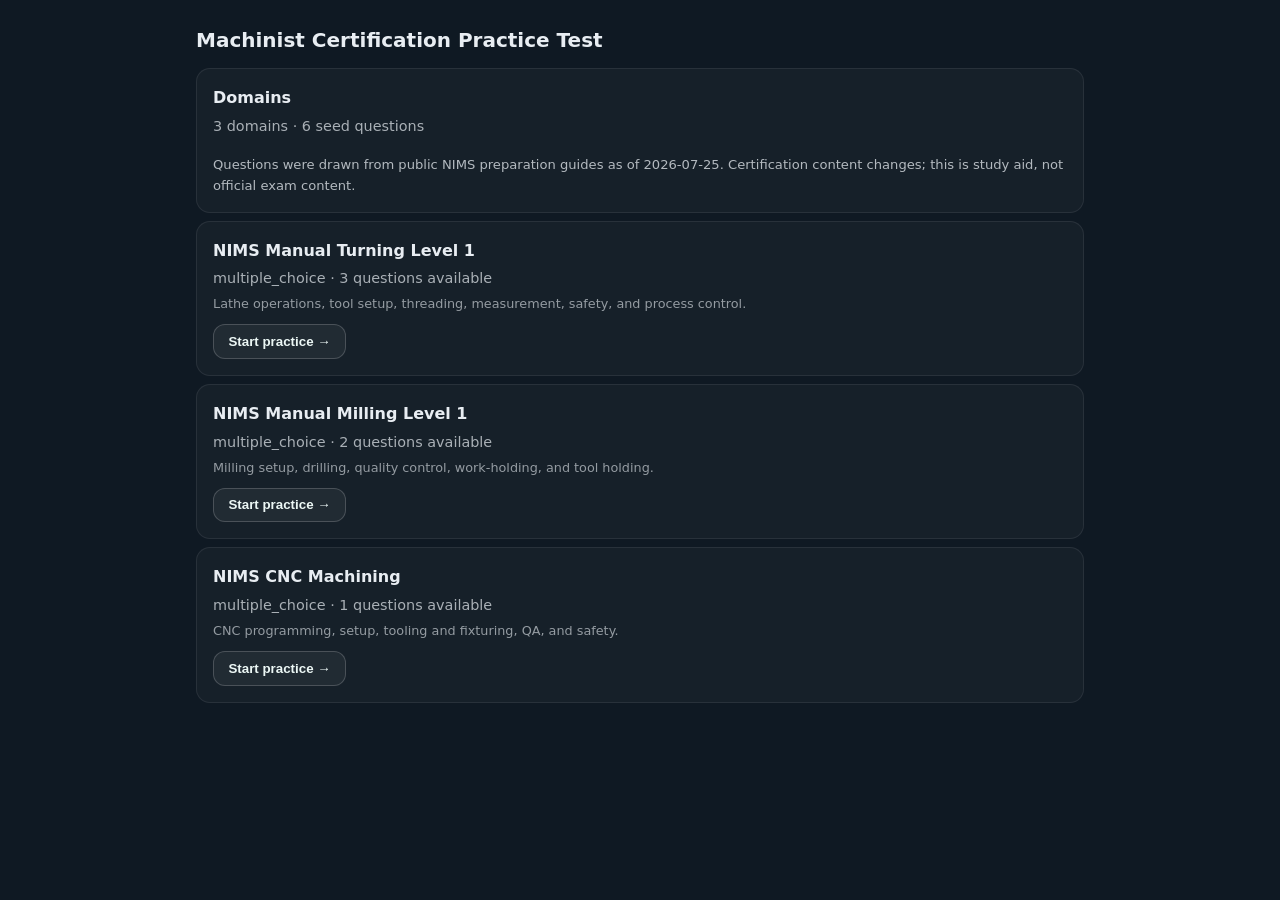
==== practice-cert/index.html @ 36bcfcce "Add machinist certification practice test module" ====
<!DOCTYPE html>
<html lang="en">
<head>
  <meta charset="UTF-8">
  <meta name="viewport" content="width=device-width, initial-scale=1.0, viewport-fit=cover">
  <meta name="theme-color" content="#0F1923">
  <title>Project G-Code Tutorial — Cert Practice</title>
  <link rel="stylesheet" href="../css/style.css">
  <style>
    .cert-root {
      padding: 1rem;
      max-width: 920px;
      margin: 0 auto;
    }
    .cert-home__title { font-size: 1.25rem; font-weight: 700; margin: 0.5rem 0 0.75rem; }
    .cert-card {
      border: 1px solid rgba(255,255,255,0.08);
      background: rgba(255,255,255,0.03);
      border-radius: 14px;
      padding: 1rem;
      margin: 0.5rem 0;
    }
    .cert-card__name { font-weight: 700; }
    .cert-card__meta { opacity: 0.7; font-size: 0.9rem; margin-top: 0.25rem; }
    .cert-card__hint { font-size: 0.8rem; opacity: 0.6; margin-top: 0.25rem; }
    .cert-btn {
      display: inline-flex;
      align-items: center;
      gap: 0.4rem;
      margin-top: 0.6rem;
      border: 1px solid rgba(255,255,255,0.18);
      background: rgba(255,255,255,0.05);
      color: #ECF7F5;
      padding: 0.55rem 0.9rem;
      border-radius: 12px;
      font-weight: 700;
      cursor: pointer;
    }
    .cert-btn:disabled { opacity: 0.38; cursor: not-allowed; }
    .cert-quiz { }
    .cert-top {
      display: flex;
      justify-content: space-between;
      align-items: center;
      gap: 1rem;
      margin-bottom: 0.75rem;
    }
    .cert-progress { opacity: 0.8; font-weight: 700; }
    .cert-question { font-weight: 700; font-size: 1.05rem; margin: 0.5rem 0 0.6rem; }
    .cert-answers { display: grid; gap: 0.5rem; }
    .cert-answer {
      text-align: left;
      border: 1px solid rgba(255,255,255,0.12);
      background: rgba(255,255,255,0.04);
      color: #ECF7F5;
      padding: 0.7rem 0.9rem;
      border-radius: 12px;
      font-weight: 600;
      cursor: pointer;
    }
    .cert-answer.correct { border-color: #20C997; background: rgba(32,201,151,0.14); }
    .cert-answer.wrong { border-color: #FF6B81; background: rgba(255,107,129,0.12); }
    .cert-answer:disabled { cursor: not-allowed; }
    .cert-feedback { margin-top: 0.7rem; min-height: 1.4rem; }
    .cert-nav {
      display: flex;
      justify-content: space-between;
      gap: 0.75rem;
      margin-top: 1rem;
    }
    .cert-result {
      text-align: center;
      padding: 1.2rem 1rem;
    }
    .cert-result__score { font-size: 2.2rem; font-weight: 900; }
    .cert-result__sub { opacity: 0.8; margin-top: 0.25rem; }
    .cert-controversy { font-size: 0.82rem; opacity: 0.75; margin-top: 1rem; }
  </style>
</head>
<body>

<section class="screen active cert-root" id="screen-cert-practice">
  <div id="cert-app"></div>
</section>

<script>
window.CERT_PRACTICE_BANK = {
  "meta": {
    "title": "Machinist Certification Practice Test",
    "default_filter": "all",
    "controversy_note": "Questions were drawn from public NIMS preparation guides as of 2026-07-25. Certification content changes; this is study aid, not official exam content."
  },
  "domains": [
    {
      "id": "nims-manual-turning-level-1",
      "name": "NIMS Manual Turning Level 1",
      "description": "Lathe operations, tool setup, threading, measurement, safety, and process control.",
      "question_count": 75,
      "exam_style": "multiple_choice",
      "topics": [
        "Turning Speeds and Feeds",
        "Work Holding Devices and Basic Setup",
        "Lathe Components",
        "Turning Operations",
        "Process Improvement and Troubleshooting",
        "Turning Safety",
        "Single Point Threading",
        "Tapping, Fits and Allowances",
        "Measurement",
        "Process Control",
        "Tooling and Lathe Setup",
        "Layout Procedures"
      ]
    },
    {
      "id": "nims-manual-milling-level-1",
      "name": "NIMS Manual Milling Level 1",
      "description": "Milling setup, drilling, quality control, work-holding, and tool holding.",
      "question_count": 51,
      "exam_style": "multiple_choice",
      "topics": [
        "Measurement Practices",
        "Drilling Operations",
        "Feeds and Speeds",
        "Safety Practices",
        "Tapping",
        "Basic Milling Operations",
        "Clamping and Vise Applications",
        "Milling Operations Setup",
        "Milling Machine Components",
        "Process Improvement",
        "Tool Holding Applications"
      ]
    },
    {
      "id": "nims-cnc-machining",
      "name": "NIMS CNC Machining",
      "description": "CNC programming, setup, tooling and fixturing, QA, and safety.",
      "question_count": 100,
      "exam_style": "multiple_choice",
      "topics": [
        "CNC Programming",
        "G-code and M-code",
        "Machine Setup",
        "Work Holding and Fixtures",
        "Tooling and Tool Parameters",
        "Quality Control and Inspection",
        "Blueprint / Geometry Interpretation",
        "Safety Protocols"
      ]
    }
  ],
  "questions": [
    {
      "id": "nt1-q01",
      "domain": "nims-manual-turning-level-1",
      "topic": "Process Control",
      "question": "A part can be rejected when:",
      "answers": [
        "A dimension is made out of tolerance",
        "The wrong material is used",
        "The part does not follow the process flow",
        "The wrong revision of the print is used to make the part",
        "All of the above",
        "Only a and b"
      ],
      "correct_index": 4,
      "difficulty": "easy"
    },
    {
      "id": "nt1-q02",
      "domain": "nims-manual-turning-level-1",
      "topic": "Tooling and Lathe Setup",
      "question": "Which of the following provides the highest level of repeatability when turning a shoulder?",
      "answers": [
        "Screw feed stop on the cross side",
        "Compound rest set perpendicular to the centerline axis of the lathe",
        "Compound rest set parallel to the centerline axis of the lathe",
        "Tailstock",
        "Indicol stop set on the tailstock"
      ],
      "correct_index": 2,
      "difficulty": "medium"
    },
    {
      "id": "nt1-q03",
      "domain": "nims-manual-turning-level-1",
      "topic": "Tooling and Lathe Setup",
      "question": "The compound rest can be rotated:",
      "answers": [
        "45 degrees",
        "180 degrees",
        "235 degrees",
        "360 degrees"
      ],
      "correct_index": 3,
      "difficulty": "easy"
    },
    {
      "id": "nm1-q01",
      "domain": "nims-manual-milling-level-1",
      "topic": "Tool Holding Applications",
      "question": "Which spindle taper is most commonly found on a Bridgeport milling machine?",
      "answers": [
        "Jarno taper",
        "Morse taper",
        "R-8",
        "5-C",
        "Brown & Sharpe"
      ],
      "correct_index": 2,
      "difficulty": "easy"
    },
    {
      "id": "nm1-q02",
      "domain": "nims-manual-milling-level-1",
      "topic": "Milling Operations Setup",
      "question": "To bore a hole perpendicular to the face of the workpiece, the machine table should be _____________ to the spindle.",
      "answers": [
        "Tangent",
        "Parallel",
        "Perpendicular",
        "Offset at 45 degrees"
      ],
      "correct_index": 2,
      "difficulty": "medium"
    },
    {
      "id": "nc1-q01",
      "domain": "nims-cnc-machining",
      "topic": "G-code and M-code",
      "question": "In CNC programming, what does M01 signify regarding program execution?",
      "answers": [
        "Execution mandatory",
        "Optional execution",
        "Execution required",
        "End program"
      ],
      "correct_index": 1,
      "difficulty": "easy"
    }
  ]
};
</script>

<script>
(function() {
  'use strict';
  const bank = window.CERT_PRACTICE_BANK;
  if (!bank?.questions?.length) {
    document.getElementById('cert-app').innerHTML = '<div class="cert-card">Practice bank failed to load.</div>';
    return;
  }
  const els = {
    app: document.getElementById('cert-app'),
    back: document.getElementById('back-btn')
  };

  const state = {
    mode: 'home',
    domain: null,
    questions: [],
    index: 0,
    score: 0,
    answered: false,
    chosen: null
  };

  function setMode(mode) {
    state.mode = mode;
  }
  function setDomain(id) {
    state.domain = id;
    state.questions = bank.questions.filter(q => q.domain === id);
    state.index = 0;
    state.score = 0;
    state.answered = false;
    state.chosen = null;
  }
  function current() {
    return state.questions[state.index];
  }
  function countForDomain(id) {
    return bank.questions.filter(q => q.domain === id).length;
  }

  function renderHome() {
    setMode('home');
    els.app.innerHTML = `
      <div class="cert-home__title">${bank.meta?.title || 'Certification Practice Test'}</div>
      <div class="cert-card">
        <div class="cert-card__name">Domains</div>
        <div class="cert-card__meta">${bank.domains.length} domains · ${bank.questions.length} seed questions</div>
        <div class="cert-controversy">${escapeHtml(bank.meta?.controversy_note || '')}</div>
      </div>
      ${bank.domains.map(domain => `
        <div class="cert-card">
          <div class="cert-card__name">${escapeHtml(domain.name)}</div>
          <div class="cert-card__meta">${domain.exam_style} · ${countForDomain(domain.id)} questions available</div>
          <div class="cert-card__hint">${escapeHtml(domain.description || '')}</div>
          <button class="cert-btn" type="button" data-start="${domain.id}">Start practice →</button>
        </div>
      `).join('')}
    `;
    bindHome();
  }

  function bindHome() {
    els.app.querySelectorAll('button[data-start]').forEach(btn => {
      btn.addEventListener('click', () => {
        const id = btn.dataset.start;
        if (!countForDomain(id)) return;
        setDomain(id);
        renderQuiz();
      });
    });
  }

  function renderQuiz() {
    setMode('quiz');
    const q = current();
    state.answered = false;
    state.chosen = null;
    els.app.innerHTML = `
      <div class="cert-quiz">
        <div class="cert-top">
          <div class="cert-progress">Question ${state.index + 1} of ${state.questions.length}</div>
          <button class="cert-btn" type="button" id="cert-home-btn">Exit</button>
        </div>
        <div class="cert-question">${escapeHtml(q.question)}</div>
        <div class="cert-answers" id="cert-answers"></div>
        <div class="cert-feedback" id="cert-feedback"></div>
        <div class="cert-nav">
          <button class="cert-btn" id="cert-next" type="button" disabled>Next →</button>
        </div>
        <div class="cert-controversy">${escapeHtml(bank.meta?.controversy_note || '')}</div>
      </div>
    `;
    document.getElementById('cert-home-btn').addEventListener('click', renderHome);
    const answersEl = document.getElementById('cert-answers');
    q.answers.forEach((text, idx) => {
      const btn = document.createElement('button');
      btn.className = 'cert-answer';
      btn.type = 'button';
      btn.textContent = text;
      btn.addEventListener('click', () => selectAnswer(idx, btn));
      answersEl.appendChild(btn);
    });
    const nextBtn = document.getElementById('cert-next');
    nextBtn.addEventListener('click', () => {
      if (state.index + 1 < state.questions.length) {
        state.index += 1;
        renderQuiz();
      } else {
        renderResult();
      }
    });
  }

  function selectAnswer(chosenIdx, btnEl) {
    if (state.answered) return;
    state.answered = true;
    state.chosen = chosenIdx;
    const q = current();
    const correctIdx = q.correct_index;
    const feedback = document.getElementById('cert-feedback');
    if (chosenIdx === correctIdx) {
      state.score += 1;
      btnEl.classList.add('correct');
      feedback.textContent = 'Correct.';
    } else {
      btnEl.classList.add('wrong');
      feedback.textContent = 'Correct answer: ' + q.answers[correctIdx];
      const correctBtn = document.getElementById('cert-answer-' + correctIdx);
      if (correctBtn) correctBtn.classList.add('correct');
    }
    const all = document.querySelectorAll('.cert-answer');
    all.forEach(b => b.disabled = true);
    document.getElementById('cert-next').disabled = false;
    if (state.index + 1 >= state.questions.length) {
      document.getElementById('cert-next').textContent = 'Finish';
    }
  }

  function renderResult() {
    setMode('result');
    const total = state.questions.length;
    const score = state.score;
    const pct = Math.round((score / total) * 100);
    els.app.innerHTML = `
      <div class="cert-card cert-result">
        <div class="cert-result__score">${score} / ${total}</div>
        <div class="cert-result__sub">${pct}% on this run</div>
        <button class="cert-btn" type="button" id="cert-retry">Retry</button>
        <button class="cert-btn" type="button" id="cert-home">Domain menu</button>
        <div class="cert-controversy">${escapeHtml(bank.meta?.controversy_note || '')}</div>
      </div>
    `;
    document.getElementById('cert-retry').addEventListener('click', () => {
      setDomain(state.domain.id);
      renderQuiz();
    });
    document.getElementById('cert-home').addEventListener('click', renderHome);
  }

  function escapeHtml(str) {
    return String(str)
      .replace(/&/g, '&amp;')
      .replace(/</g, '&lt;')
      .replace(/>/g, '&gt;')
      .replace(/"/g, '&quot;');
  }

  renderHome();
})();
</script>
</body>
</html>
---- css/style.css ----
/* ============================================================
   Project G-Code Tutorial — Stylesheet
   Design language: precision tool steel meets modern ed-tech.
   Primary: #1A6B5C (coolant teal)  Accent: #F5A623 (chip gold)
   Surface: #0F1923 (machine dark)  Text: #E8EDF2 (aluminum white)
   ============================================================ */

/* ─── RESET & TOKENS ─────────────────────────────────────── */
*, *::before, *::after { box-sizing: border-box; margin: 0; padding: 0; }

:root {
  --c-bg:        #0F1923;
  --c-surface:   #172130;
  --c-surface2:  #1E2D3D;
  --c-border:    #2A3D52;
  --c-primary:   #1A6B5C;
  --c-primary-l: #22876E;
  --c-accent:    #F5A623;
  --c-accent-l:  #FFB94A;
  --c-correct:   #28A745;
  --c-wrong:     #DC3545;
  --c-error:     #DC3545;
  --c-text:      #E8EDF2;
  --c-text-2:    #9BAFC4;
  --c-text-3:    #5F7A92;
  --c-code-bg:   #101820;
  --c-code-text: #7FDBCA;

  --r-sm:  6px;
  --r-md:  12px;
  --r-lg:  18px;
  --r-xl:  24px;

  --shadow-card: 0 2px 12px rgba(0,0,0,0.4);
  --shadow-float: 0 8px 32px rgba(0,0,0,0.5);
  --shadow-sm: 0 1px 4px rgba(0,0,0,0.25);

  --f-display: 'JetBrains Mono', 'Courier New', monospace;
  --f-body:    'Inter', 'Segoe UI', system-ui, sans-serif;
  --f-code:    'JetBrains Mono', 'Fira Code', monospace;

  --nav-h: 58px;
  --bottom-nav-h: 78px;
}

body.theme-light {
  --c-bg:        #F4F7FA;
  --c-surface:   #FFFFFF;
  --c-surface2:  #E9EEF3;
  --c-border:    #B8C6D2;
  --c-primary:   #176B5D;
  --c-primary-l: #218873;
  --c-accent:    #9A5A00;
  --c-accent-l:  #B96E00;
  --c-correct:   #28A745;
  --c-wrong:     #DC3545;
  --c-error:     #B30000;
  --c-text:      #101820;
  --c-text-2:    #2F4050;
  --c-text-3:    #4F6375;
  --c-code-bg:   #EEF3F6;
  --c-code-text: #0D6658;
  --shadow-card: 0 2px 12px rgba(24,42,56,0.12);
  --shadow-float: 0 8px 32px rgba(24,42,56,0.18);
  --shadow-sm: 0 1px 4px rgba(24,42,56,0.16);
  --bottom-nav-h: 88px;
}

html { font-size: 16px; scroll-behavior: smooth; }
html, body { height: 100%; }

body {
  background: var(--c-bg);
  color: var(--c-text);
  font-family: var(--f-body);
  line-height: 1.6;
  min-height: 100dvh;
  overflow: hidden;
}

.loading-splash {
  position: fixed;
  inset: 0;
  z-index: 2000;
  display: flex;
  align-items: center;
  justify-content: center;
  background:
    radial-gradient(circle at 15% 15%, rgba(240, 160, 64, 0.14), transparent 18rem),
    radial-gradient(circle at 80% 20%, rgba(32, 201, 151, 0.18), transparent 22rem),
    linear-gradient(160deg, #07131D 0%, #0F2630 48%, #071018 100%);
  padding: 1.15rem;
  transition: opacity 0.25s ease, visibility 0.25s ease;
}
.loading-splash.done {
  opacity: 0;
  visibility: hidden;
  pointer-events: none;
}
.loading-monitor {
  width: min(94vw, 620px);
  transform: perspective(900px) rotateX(2deg);
}
.loading-monitor__bezel {
  position: relative;
  overflow: hidden;
  background: linear-gradient(145deg, #D6DEE3, #758894 12%, #152230 13%, #0B151F 100%);
  border: 1px solid rgba(236, 245, 247, 0.26);
  border-radius: 24px;
  box-shadow: 0 30px 80px rgba(0, 0, 0, 0.38), inset 0 1px 0 rgba(255,255,255,0.28);
  padding: clamp(0.8rem, 3vw, 1.15rem);
}
.loading-monitor__bezel::before {
  content: "";
  position: absolute;
  inset: 0;
  background: linear-gradient(115deg, rgba(255,255,255,0.12), transparent 35%, rgba(255,255,255,0.04) 62%, transparent 63%);
  pointer-events: none;
}
.loading-monitor__header {
  position: relative;
  z-index: 1;
  display: flex;
  align-items: center;
  justify-content: space-between;
  gap: 1rem;
  padding: 0.2rem 0.25rem 0.85rem;
}
.loading-monitor__eyebrow {
  color: var(--c-accent);
  font-family: var(--f-display);
  font-size: 0.7rem;
  font-weight: 900;
  letter-spacing: 0.14em;
}
.loading-monitor__brand {
  color: #F3FBFA;
  font-family: var(--f-display);
  font-size: clamp(1.35rem, 5vw, 2rem);
  font-weight: 900;
  line-height: 1.05;
}
.loading-monitor__badge {
  border: 1px solid rgba(240, 160, 64, 0.55);
  border-radius: 999px;
  color: #F6B24D;
  font-family: var(--f-display);
  font-size: 0.68rem;
  font-weight: 900;
  letter-spacing: 0.08em;
  padding: 0.4rem 0.65rem;
  white-space: nowrap;
}
.loading-monitor__display {
  position: relative;
  z-index: 1;
  display: grid;
  grid-template-columns: minmax(0, 1.45fr) minmax(7.5rem, 0.7fr);
  gap: clamp(0.75rem, 3vw, 1rem);
  min-height: clamp(270px, 42vh, 360px);
  overflow: hidden;
  border: 1px solid rgba(96, 139, 145, 0.55);
  border-radius: 16px;
  background:
    linear-gradient(rgba(32, 201, 151, 0.055) 1px, transparent 1px),
    linear-gradient(90deg, rgba(32, 201, 151, 0.045) 1px, transparent 1px),
    radial-gradient(circle at 25% 30%, rgba(32, 201, 151, 0.22), transparent 18rem),
    #06161A;
  background-size: 24px 24px, 24px 24px, auto, auto;
  padding: clamp(1rem, 4vw, 1.35rem);
}
.loading-monitor__display::after {
  content: "";
  position: absolute;
  inset: 0;
  background: linear-gradient(180deg, transparent, rgba(255,255,255,0.055), transparent);
  animation: terminalScan 3.6s linear infinite;
  pointer-events: none;
}
.loading-monitor__code {
  align-self: center;
}
.loading-monitor__code pre {
  position: relative;
  z-index: 1;
  margin: 0;
  min-height: 150px;
  background: rgba(3, 16, 18, 0.52);
  border: 0;
  border-left: 4px solid var(--c-accent);
  border-radius: 0 12px 12px 0;
  color: #9CF0DB;
  font-size: clamp(0.82rem, 3.2vw, 1.02rem);
  padding: 0.75rem 0 0.75rem 0.95rem;
}
.loading-monitor__panel {
  position: relative;
  z-index: 1;
  align-self: stretch;
  display: grid;
  align-content: center;
  gap: 0.45rem;
  border-left: 1px solid rgba(156, 240, 219, 0.22);
  color: #DDECE9;
  font-family: var(--f-display);
  padding-left: clamp(0.75rem, 3vw, 1rem);
}
.loading-monitor__panel span {
  color: rgba(221, 236, 233, 0.54);
  font-size: 0.62rem;
  font-weight: 900;
  letter-spacing: 0.14em;
}
.loading-monitor__panel strong {
  color: #F6B24D;
  font-size: clamp(0.82rem, 2.6vw, 1rem);
  line-height: 1.1;
}
.loading-monitor__bootbar {
  position: relative;
  z-index: 1;
  height: 0.55rem;
  overflow: hidden;
  background: rgba(221, 236, 233, 0.14);
  border-radius: 999px;
  margin-top: 0.85rem;
}
.loading-monitor__bootbar span {
  display: block;
  width: 72%;
  height: 100%;
  background: linear-gradient(90deg, var(--c-accent), #F6B24D);
  border-radius: inherit;
  animation: bootBar 4.3s ease-out forwards;
}
.loading-monitor__stand {
  width: min(34vw, 170px);
  height: 1.1rem;
  background: linear-gradient(180deg, rgba(118, 136, 148, 0.55), rgba(18, 31, 42, 0.15));
  border-radius: 0 0 18px 18px;
  margin: 0 auto;
}
@media (max-width: 520px) {
  .loading-monitor__display { grid-template-columns: 1fr; }
  .loading-monitor__panel {
    grid-template-columns: repeat(3, 1fr);
    border-left: 0;
    border-top: 1px solid rgba(156, 240, 219, 0.22);
    padding: 0.8rem 0 0;
  }
  .loading-monitor__panel span, .loading-monitor__panel strong { text-align: center; }
}
.type-line {
  --type-duration: 1.15s;
  --type-delay: 0s;
  display: block;
  width: 0;
  max-width: max-content;
  overflow: hidden;
  white-space: nowrap;
  position: relative;
  animation: typeLine var(--type-duration) steps(34, end) forwards;
  animation-delay: var(--type-delay);
}
.type-line::after {
  content: "";
  display: inline-block;
  width: 2px;
  height: 1.15em;
  margin-left: 2px;
  background: transparent;
  vertical-align: -0.16em;
  animation: caretActive var(--type-duration) step-end both;
  animation-delay: var(--type-delay);
}
.type-line.l2 { --type-delay: 1.05s; }
.type-line.l3 { --type-delay: 2.1s; }
.type-line.l4 {
  --type-delay: 3.15s;
}
.type-line.l4::after {
  animation: caretActive var(--type-duration) step-end both, caretBlink 0.7s step-end infinite;
  animation-delay: var(--type-delay), calc(var(--type-delay) + var(--type-duration));
}
@keyframes typeLine {
  to { width: 100%; }
}
@keyframes caretActive {
  0%, 99% { background: var(--c-accent); }
  100% { background: transparent; }
}
@keyframes caretBlink {
  0%, 100% { background: var(--c-accent); }
  50% { background: transparent; }
}

@keyframes bootBar {
  from { width: 10%; }
  to { width: 100%; }
}
@keyframes terminalScan {
  from { transform: translateY(-100%); }
  to { transform: translateY(100%); }
}
/* ─── TYPOGRAPHY ─────────────────────────────────────────── */
h1, h2, h3, h4 {
  font-family: var(--f-display);
  font-weight: 700;
  letter-spacing: -0.02em;
  line-height: 1.2;
}
h1 { font-size: clamp(1.6rem, 4vw, 2.2rem); }
h2 { font-size: clamp(1.2rem, 3vw, 1.6rem); }
h3 { font-size: clamp(1.15rem, 4vw, 1.45rem); }
h4 { font-size: 0.95rem; color: var(--c-accent); text-transform: uppercase; letter-spacing: 0.06em; }

p { margin-bottom: 0.75rem; color: var(--c-text-2); }
p:last-child { margin-bottom: 0; }

a { color: var(--c-primary-l); text-decoration: none; }
a:hover { color: var(--c-accent); }

pre, code {
  font-family: var(--f-code);
  font-size: 0.875rem;
  background: var(--c-code-bg);
  color: var(--c-code-text);
}
pre {
  padding: 1rem 1.25rem;
  border-radius: var(--r-md);
  border-left: 3px solid var(--c-primary);
  overflow-x: auto;
  margin: 0.75rem 0;
  line-height: 1.7;
}
code {
  padding: 0.1em 0.35em;
  border-radius: 4px;
}
pre code {
  padding: 0;
  background: none;
}

ul, ol {
  padding-left: 1.5rem;
  margin-bottom: 0.75rem;
  color: var(--c-text-2);
}
li { margin-bottom: 0.35rem; }

strong { color: var(--c-text); font-weight: 600; }

/* ─── CALLOUTS ───────────────────────────────────────────── */
.callout {
  padding: 0.75rem 1rem;
  border-radius: var(--r-sm);
  margin: 0.75rem 0;
  font-size: 0.9rem;
}
.callout.warning {
  background: rgba(220, 53, 69, 0.12);
  border-left: 3px solid var(--c-wrong);
  color: #F8A5AE;
}
body.theme-light .callout.warning {
  color: #6F101A;
}
.callout.tip {
  background: rgba(245, 166, 35, 0.10);
  border-left: 3px solid var(--c-accent);
  color: #FCC875;
}
/* ─── LAYOUT ─────────────────────────────────────────────── */
.app-wrapper {
  width: 100%;
  margin: 0 auto;
  height: 100dvh;
  min-height: 100dvh;
  display: flex;
  flex-direction: column;
  position: relative;
  overflow: hidden;
  background: var(--c-bg);
}

.screen {
  display: none;
  flex-direction: column;
  height: calc(100dvh - var(--nav-h) - var(--bottom-nav-h));
  min-height: 0;
  padding-bottom: 0;
  overflow: hidden;
}
.screen.active { display: flex; }

/* ─── TOP BAR ─────────────────────────────────────────────── */
.top-bar {
  flex: 0 0 var(--nav-h);
  z-index: 100;
  background: var(--c-bg);
  border-bottom: 1px solid var(--c-border);
  padding: 0 1rem;
  height: var(--nav-h);
  display: flex;
  align-items: center;
  justify-content: space-between;
  gap: 1rem;
}
.top-bar__logo {
  font-family: var(--f-display);
  font-size: 0.95rem;
  font-weight: 700;
  color: var(--c-accent);
  letter-spacing: 0.05em;
  display: flex;
  align-items: center;
  gap: 0.5rem;
}
.top-bar__logo span.bracket { color: var(--c-primary-l); }
.top-bar__streak {
  display: flex;
  align-items: center;
  gap: 0.4rem;
  font-size: 0.85rem;
  font-weight: 600;
  color: var(--c-accent);
}
.top-bar__xp {
  font-size: 0.8rem;
  color: var(--c-text-2);
  font-weight: 600;
}
body.theme-light .top-bar__logo { color: #8A5200; }

/* ─── BOTTOM NAV ──────────────────────────────────────────── */
.bottom-nav {
  flex: 0 0 var(--bottom-nav-h);
  width: 100%;
  height: var(--bottom-nav-h);
  background: var(--c-surface);
  border-top: 1px solid var(--c-border);
  display: flex;
  z-index: 200;
}
.nav-btn {
  flex: 1;
  min-width: 0;
  display: flex;
  flex-direction: column;
  align-items: center;
  justify-content: center;
  gap: 7px;
  cursor: pointer;
  border: none;
  background: none;
  color: var(--c-text-3);
  font-size: 0.8rem;
  font-weight: 600;
  font-family: var(--f-body);
  line-height: 1.1;
  transition: color 0.15s;
  padding-bottom: env(safe-area-inset-bottom, 0);
}
.nav-btn .icon { font-size: 1.75rem; }
.nav-btn.active { color: var(--c-accent); }
.nav-btn:hover { color: var(--c-text-2); }
body.theme-light .bottom-nav .nav-btn { color: #566A7B !important; }
body.theme-light .bottom-nav .nav-btn.active { color: #8A5200 !important; }

/* ─── HOME SCREEN ─────────────────────────────────────────── */
.home-scroll { overflow-y: auto; flex: 1; min-height: 0; }

.hero-block {
  background: linear-gradient(135deg, var(--c-surface) 0%, #0D1E2B 100%);
  padding: 2rem 1.5rem 1.5rem;
  border-bottom: 1px solid var(--c-border);
}
body.theme-light .hero-block {
  background: linear-gradient(135deg, #FFFFFF 0%, #E6EDF3 100%);
  border-bottom-color: #B5C2CE;
  box-shadow: inset 0 -1px 0 rgba(24,42,56,0.06);
}
.hero-greeting {
  font-size: 0.85rem;
  color: var(--c-text-3);
  text-transform: uppercase;
  letter-spacing: 0.08em;
  margin-bottom: 0.25rem;
}
.hero-title {
  font-family: var(--f-display);
  font-size: 1.4rem;
  font-weight: 700;
  color: var(--c-text);
  margin-bottom: 1rem;
}
.hero-title span { color: var(--c-accent); }

.track-switcher {
  display: grid;
  grid-template-columns: 1fr 1fr;
  gap: 4px;
  background: rgba(16,24,32,0.85);
  border: 1px solid var(--c-border);
  border-radius: var(--r-md);
  padding: 4px;
  margin-bottom: 1rem;
}
body.theme-light .track-switcher {
  background: #DDE6EE;
  border-color: #9BADBC;
}
.track-btn {
  min-height: 38px;
  border: 0;
  border-radius: var(--r-sm);
  background: transparent;
  color: var(--c-text-2);
  font-family: var(--f-body);
  font-size: 0.84rem;
  font-weight: 700;
  cursor: pointer;
  transition: background 0.15s, color 0.15s, box-shadow 0.15s;
}
body.theme-light .track-btn { color: #415364; }
.track-btn:hover { color: var(--c-text); }
.track-btn.active {
  background: var(--c-primary);
  color: #fff;
  box-shadow: 0 1px 8px rgba(0,0,0,0.25);
}
body.theme-light .track-btn.active {
  color: #FFFFFF;
  background: #176B5D;
  text-shadow: 0 1px 1px rgba(0,0,0,0.18);
}

.xp-bar-wrap {
  background: var(--c-border);
  border-radius: 999px;
  height: 8px;
  overflow: hidden;
  margin-bottom: 0.4rem;
}
.xp-bar-fill {
  height: 100%;
  background: linear-gradient(90deg, var(--c-primary), var(--c-accent));
  border-radius: 999px;
  transition: width 0.6s cubic-bezier(0.4,0,0.2,1);
}
.xp-bar-label {
  font-size: 0.78rem;
  color: var(--c-text-3);
  display: flex;
  justify-content: space-between;
}
.daily-pill {
  margin-top: 0.85rem;
  padding: 0.7rem 0.85rem;
  border: 1px solid rgba(245,166,35,0.35);
  border-radius: var(--r-md);
  background: rgba(245,166,35,0.08);
  display: flex;
  align-items: center;
  justify-content: space-between;
  gap: 0.75rem;
}
.daily-pill span {
  color: var(--c-accent);
  font-size: 0.72rem;
  font-weight: 800;
  text-transform: uppercase;
  letter-spacing: 0.08em;
}
.daily-pill strong {
  color: var(--c-text);
  font-size: 0.85rem;
  text-align: right;
}
.daily-pill.is-done {
  border-color: rgba(47,191,113,0.55);
  background: rgba(47,191,113,0.1);
}
body.theme-light .xp-bar-label,
body.theme-light .unit-card__progress,
body.theme-light .prog-lessons-done,
body.theme-light .settings-help {
  color: #3E5264;
}

.motivation-panel {
  padding: 1rem 1rem 0;
}
.motivation-row {
  display: grid;
  grid-template-columns: 0.9fr 1.1fr;
  gap: 0.75rem;
}
.motivation-card {
  background: var(--c-surface);
  border: 1px solid var(--c-border);
  border-radius: var(--r-md);
  padding: 0.85rem;
  min-width: 0;
}
.daily-mission-card {
  display: block;
  width: 100%;
  color: inherit;
  font: inherit;
  text-align: left;
  cursor: pointer;
}
.daily-mission-card:disabled {
  cursor: default;
  opacity: 0.65;
}
.daily-mission-card:not(:disabled):active {
  transform: translateY(1px);
}
body.theme-light .motivation-card {
  background: #FFFFFF;
  border-color: #B5C2CE;
  box-shadow: 0 1px 4px rgba(24,42,56,0.08);
}
.motivation-card.complete {
  border-color: rgba(47,191,113,0.7);
}
.motivation-kicker {
  font-size: 0.66rem;
  font-weight: 800;
  text-transform: uppercase;
  letter-spacing: 0.08em;
  color: var(--c-accent);
  margin-bottom: 0.2rem;
}
.motivation-title {
  font-family: var(--f-display);
  font-size: 0.95rem;
  font-weight: 700;
  color: var(--c-text);
  line-height: 1.25;
  overflow-wrap: anywhere;
}
.motivation-sub {
  margin-top: 0.25rem;
  color: var(--c-text-3);
  font-size: 0.76rem;
  line-height: 1.35;
}
body.theme-light .motivation-sub { color: #3E5264; }
.weak-review-card,
.track-review-card {
  width: 100%;
  display: flex;
  align-items: center;
  gap: 0.75rem;
  margin-top: 0.75rem;
  padding: 0.85rem 0.95rem;
  border: 1px solid rgba(245,166,35,0.55);
  border-radius: var(--r-md);
  background:
    linear-gradient(90deg, rgba(245,166,35,0.2), rgba(26,107,92,0.12)),
    var(--c-surface);
  color: var(--c-text);
  text-align: left;
  cursor: pointer;
  box-shadow: 0 10px 22px rgba(0,0,0,0.16);
}
.weak-review-card:active,
.track-review-card:active { transform: translateY(1px); }
.weak-review-card__mark {
  width: 42px;
  height: 42px;
  border-radius: 50%;
  display: grid;
  place-items: center;
  flex: 0 0 auto;
  background: var(--c-accent);
  color: #1B1404;
  font-family: var(--f-display);
  font-weight: 800;
  font-size: 1.15rem;
}
.weak-review-card strong,
.weak-review-card em,
.track-review-card strong,
.track-review-card em {
  display: block;
}
.weak-review-card strong,
.track-review-card strong {
  font-family: var(--f-display);
  font-size: 0.95rem;
  line-height: 1.2;
}
.weak-review-card em,
.track-review-card em {
  margin-top: 0.2rem;
  color: var(--c-text-3);
  font-size: 0.76rem;
  line-height: 1.35;
  font-style: normal;
}
body.theme-light .track-review-card,
body.theme-light .weak-review-card {
  background: linear-gradient(90deg, #FFF2D7, #EAF7F3);
  color: #142536;
  border-color: #D8A845;
  box-shadow: 0 8px 20px rgba(35,52,68,0.1);
}
body.theme-light .weak-review-card em,
body.theme-light .track-review-card em { color: #3E5264; }
.badge-strip {
  display: flex;
  gap: 0.5rem;
  overflow-x: auto;
  padding: 0.75rem 0 0.1rem;
}
.badge-chip {
  flex: 0 0 auto;
  display: flex;
  align-items: center;
  gap: 0.35rem;
  min-height: 30px;
  padding: 0.3rem 0.65rem;
  border-radius: 999px;
  border: 1px solid var(--c-border);
  color: var(--c-text-3);
  background: rgba(255,255,255,0.03);
  font-size: 0.72rem;
  font-weight: 800;
}
.badge-chip span {
  font-family: var(--f-display);
  font-size: 0.68rem;
}
.badge-chip.unlocked {
  color: #FFFFFF;
  border-color: rgba(47,191,113,0.7);
  background: rgba(47,191,113,0.24);
}
body.theme-light .badge-chip {
  color: #566A7B;
  background: #FFFFFF;
  border-color: #B5C2CE;
}
body.theme-light .badge-chip.unlocked {
  color: #155D32;
  background: #DDF5E6;
  border-color: #65B982;
}

.section-label {
  padding: 1.25rem 1.25rem 0.5rem;
  font-size: 0.75rem;
  font-weight: 700;
  text-transform: uppercase;
  letter-spacing: 0.1em;
  color: var(--c-text-3);
}

/* ─── UNIT CARDS ──────────────────────────────────────────── */
.unit-card {
  margin: 0 1rem 1rem;
  background:
    radial-gradient(circle at 88% 8%, rgba(245,166,35,0.12), transparent 30%),
    linear-gradient(180deg, var(--c-surface) 0%, rgba(18,31,43,0.96) 100%);
  border-radius: var(--r-lg);
  border: 1px solid var(--c-border);
  overflow: hidden;
  position: relative;
  transition: transform 0.15s, box-shadow 0.15s, border-color 0.15s;
  cursor: pointer;
  box-shadow: var(--shadow-card);
}
.unit-card::before {
  content: "";
  position: absolute;
  inset: 0;
  pointer-events: none;
  opacity: 0.42;
  background:
    linear-gradient(115deg, transparent 0 55%, rgba(255,255,255,0.035) 55% 56%, transparent 56%),
    repeating-linear-gradient(90deg, transparent 0 28px, rgba(127,219,202,0.05) 28px 29px);
}
.unit-card::after {
  content: "";
  position: absolute;
  inset: 0;
  pointer-events: none;
  opacity: 0.28;
}
.unit-card > * {
  position: relative;
  z-index: 1;
}
.unit-card.track-cnc.unit-1::after {
  background:
    linear-gradient(90deg, transparent 58%, rgba(127,219,202,0.16) 58% 60%, transparent 60%),
    repeating-linear-gradient(0deg, transparent 0 22px, rgba(245,166,35,0.16) 22px 23px);
}
.unit-card.track-cnc.unit-2::after {
  background:
    radial-gradient(ellipse at 88% 70%, transparent 0 34%, rgba(127,219,202,0.18) 35% 36%, transparent 37%),
    linear-gradient(135deg, transparent 0 58%, rgba(245,166,35,0.2) 58% 60%, transparent 60%);
}
.unit-card.track-cnc.unit-3::after {
  background:
    repeating-radial-gradient(circle at 86% 34%, transparent 0 13px, rgba(127,219,202,0.13) 14px 15px),
    linear-gradient(90deg, transparent 0 66%, rgba(245,166,35,0.16) 66% 68%, transparent 68%);
}
.unit-card.track-cnc.unit-4::after {
  background:
    radial-gradient(circle at 84% 28%, transparent 0 15px, rgba(245,166,35,0.22) 16px 17px, transparent 18px),
    radial-gradient(circle at 84% 28%, transparent 0 31px, rgba(127,219,202,0.16) 32px 33px, transparent 34px),
    linear-gradient(0deg, transparent 0 66%, rgba(255,255,255,0.08) 66% 67%, transparent 67%);
}
.unit-card.track-cnc.unit-5::after {
  background:
    linear-gradient(90deg, transparent 0 56%, rgba(47,191,113,0.14) 56% 58%, transparent 58%),
    repeating-linear-gradient(0deg, transparent 0 16px, rgba(245,166,35,0.12) 16px 17px),
    radial-gradient(circle at 84% 34%, rgba(127,219,202,0.16), transparent 22%);
}
.unit-card.track-printing.unit-1::after {
  background:
    repeating-linear-gradient(0deg, transparent 0 18px, rgba(127,219,202,0.12) 18px 19px),
    repeating-linear-gradient(90deg, transparent 0 18px, rgba(245,166,35,0.12) 18px 19px),
    radial-gradient(circle at 86% 32%, rgba(127,219,202,0.18), transparent 24%);
}
.unit-card.track-printing.unit-2::after {
  background:
    radial-gradient(circle at 86% 32%, rgba(245,166,35,0.18), transparent 18%),
    linear-gradient(90deg, transparent 0 62%, rgba(127,219,202,0.18) 62% 64%, transparent 64%),
    repeating-linear-gradient(0deg, transparent 0 20px, rgba(255,255,255,0.06) 20px 21px);
}
.unit-card.track-printing.unit-3::after {
  background:
    linear-gradient(135deg, transparent 0 52%, rgba(245,166,35,0.18) 52% 54%, transparent 54%),
    repeating-linear-gradient(90deg, transparent 0 24px, rgba(127,219,202,0.1) 24px 25px),
    radial-gradient(circle at 84% 64%, rgba(127,219,202,0.15), transparent 20%);
}
body.theme-light .unit-card,
body.theme-light .ref-card,
body.theme-light .prog-unit-card,
body.theme-light .settings-group,
body.theme-light .streak-card,
body.theme-light .prog-hero {
  border-color: #B5C2CE;
  box-shadow: 0 1px 4px rgba(24,42,56,0.08);
}
body.theme-light .unit-card {
  background:
    radial-gradient(circle at 88% 8%, rgba(185,110,0,0.11), transparent 30%),
    linear-gradient(180deg, #FFFFFF 0%, #F5F8FA 100%);
  border-color: #A9B9C7;
  box-shadow: 0 8px 22px rgba(35,52,68,0.09), inset 0 1px 0 rgba(255,255,255,0.95);
}
body.theme-light .unit-card::before {
  opacity: 0.55;
  background:
    linear-gradient(115deg, transparent 0 55%, rgba(23,107,93,0.06) 55% 56%, transparent 56%),
    repeating-linear-gradient(90deg, transparent 0 28px, rgba(23,107,93,0.045) 28px 29px);
}
body.theme-light .unit-card::after { opacity: 0.36; }
.unit-card:hover { transform: translateY(-2px); box-shadow: var(--shadow-float); }
.unit-card:active { transform: translateY(0); }

.unit-card__header {
  padding: 1rem 1.25rem 0.8rem;
  display: flex;
  align-items: center;
  gap: 0.75rem;
  border-bottom: 1px solid var(--c-border);
  background: rgba(255,255,255,0.02);
}
.unit-card__icon {
  font-size: 1.5rem;
  width: 46px;
  height: 46px;
  border-radius: 50%;
  display: flex;
  align-items: center;
  justify-content: center;
  background: linear-gradient(180deg, rgba(245,166,35,0.22), rgba(26,107,92,0.18));
  border: 2px solid rgba(245,166,35,0.28);
  flex-shrink: 0;
}
.unit-card__meta { flex: 1; }
.unit-card__name {
  font-family: var(--f-display);
  font-size: 0.95rem;
  font-weight: 700;
  color: var(--c-text);
}
.unit-card__progress {
  font-size: 0.78rem;
  color: var(--c-text-3);
  margin-top: 2px;
}
.unit-card__badge {
  font-size: 0.75rem;
  font-weight: 700;
  padding: 0.2rem 0.6rem;
  border-radius: 999px;
  background: rgba(245,166,35,0.15);
  color: var(--c-accent);
}
.unit-card__badge.locked {
  background: rgba(255,255,255,0.06);
  color: var(--c-text-3);
}

.unit-card__lessons {
  position: relative;
  padding: 0.9rem 0.95rem 0.95rem;
}
.unit-card__lessons::before {
  content: "";
  position: absolute;
  top: 1.2rem;
  bottom: 1.45rem;
  left: 2.2rem;
  width: 5px;
  border-radius: 999px;
  background: linear-gradient(180deg, var(--c-primary), rgba(245,166,35,0.75), var(--c-border));
  opacity: 0.55;
}
.lesson-row {
  position: relative;
  display: flex;
  align-items: center;
  gap: 0.75rem;
  min-height: 58px;
  margin: 0 0 0.55rem;
  padding: 0.6rem 0.75rem 0.6rem 0.35rem;
  border: 1px solid transparent;
  border-radius: var(--r-md);
  cursor: pointer;
  transition: background 0.12s, transform 0.12s, border-color 0.12s;
}
.lesson-row:hover {
  background: rgba(255,255,255,0.045);
  border-color: rgba(255,255,255,0.08);
  transform: translateX(2px);
}
.lesson-row.locked { opacity: 0.4; cursor: default; pointer-events: none; }
body.theme-light .lesson-row.locked { opacity: 0.62; }
body.theme-light .lesson-row.locked .lesson-row__title,
body.theme-light .lesson-row.locked .lesson-row__xp {
  color: #7A8792;
}
.review-row {
  margin-top: 0.75rem;
  padding: 0.75rem 0.85rem 0.75rem 0.35rem;
  border: 1px solid var(--c-border);
  border-radius: var(--r-md);
  background: linear-gradient(90deg, rgba(245,166,35,0.12), rgba(26,107,92,0.08));
}
.review-row:not(.locked) {
  border-color: rgba(245,166,35,0.5);
}
body.theme-light .review-row {
  background: #FFF7E8;
  border-color: #D9B66A;
}
.review-row .lesson-row__title {
  font-family: var(--f-display);
  font-weight: 700;
}

.lesson-dot {
  width: 42px;
  height: 42px;
  border-radius: 50%;
  display: flex;
  align-items: center;
  justify-content: center;
  font-size: 0.85rem;
  flex-shrink: 0;
  border: 3px solid var(--c-border);
  color: var(--c-text-3);
  font-family: var(--f-display);
  font-weight: 700;
  background: var(--c-surface);
  box-shadow: 0 0 0 5px var(--c-surface);
  z-index: 1;
}
.lesson-dot.done {
  background: linear-gradient(180deg, var(--c-primary-l), var(--c-primary));
  border-color: #7FDBCA;
  color: #fff;
}
.lesson-dot.active {
  border-color: var(--c-accent);
  color: var(--c-accent);
  background: rgba(245,166,35,0.14);
  box-shadow: 0 0 0 5px var(--c-surface), 0 0 0 9px rgba(245,166,35,0.12);
}

.lesson-row__title {
  font-size: 0.9rem;
  color: var(--c-text);
  flex: 1;
}
.lesson-row__xp {
  font-size: 0.78rem;
  color: var(--c-accent);
  font-weight: 600;
  background: rgba(245,166,35,0.1);
  border-radius: 999px;
  padding: 0.12rem 0.45rem;
  white-space: nowrap;
}
body.theme-light .lesson-row__xp,
body.theme-light .prog-pct,
body.theme-light .unit-card__badge {
  color: #7A4700;
}
body.theme-light .unit-card__header {
  background: rgba(238,243,247,0.7);
}
body.theme-light .unit-card__icon {
  background: linear-gradient(180deg, #FFF0C9, #DDF5E6);
  border-color: #D9B66A;
}
body.theme-light .unit-card__lessons::before {
  background: linear-gradient(180deg, #176B5D, #B96E00, #C7D3DE);
  opacity: 0.75;
}
body.theme-light .lesson-row:hover {
  background: rgba(23,107,93,0.06);
  border-color: #C8D5DF;
}
body.theme-light .lesson-dot {
  background: #FFFFFF;
  box-shadow: 0 0 0 5px #FFFFFF;
}
body.theme-light .lesson-dot.active {
  background: #FFF7E8;
  box-shadow: 0 0 0 5px #FFFFFF, 0 0 0 9px rgba(185,110,0,0.12);
}
body.theme-light .lesson-row__xp {
  background: #FFF1D5;
}

.wrong-path-preview {
  margin-top: 0.9rem;
  padding: 0.85rem 1rem;
  background: rgba(220, 53, 69, 0.1);
  border: 1px solid rgba(220, 53, 69, 0.3);
  border-radius: var(--r-md);
}
.wrong-path-preview__label {
  font-size: 0.78rem;
  font-weight: 800;
  color: #ff8a95;
  text-transform: uppercase;
  letter-spacing: 0.08em;
  margin-bottom: 0.5rem;
}
.wrong-path-preview__codes {
  display: flex;
  gap: 0.5rem;
  align-items: center;
  margin-bottom: 0.5rem;
}
.wrong-path-preview__expected,
.wrong-path-preview__chosen {
  flex: 1;
  background: rgba(0,0,0,0.15);
  border-radius: var(--r-sm);
  padding: 0.4rem 0.55rem;
}
.wrong-path-preview__code {
  font-family: var(--f-code);
  font-weight: 700;
  color: var(--c-accent);
}
.wrong-path-preview__hint {
  font-size: 0.78rem;
  font-family: var(--f-body);
  color: var(--c-text-2);
  margin-top: 0.2rem;
}
.wrong-path-preview__vs {
  color: var(--c-text-3);
  font-size: 1rem;
}
.wrong-path-preview__note {
  font-size: 0.88rem;
  color: var(--c-text-2);
  line-height: 1.4;
}

/* ─── REFERENCE PREVIEW ──────────────────────────────────── */
.ref-card__preview {
  display: none;
  padding: 0.55rem 1rem 0.65rem;
  border-top: 1px dashed var(--c-border);
  color: var(--c-text-2);
  font-size: 0.82rem;
  line-height: 1.45;
}
.ref-card.open .ref-card__preview,
.ref-card:focus-within .ref-card__preview {
  display: block;
}
body.theme-light .ref-card__preview {
  background: #F6FAFC;
}

.ref-badge {
  font-size: 0.75rem;
  font-weight: 700;
  padding: 0.18rem 0.55rem;
  border-radius: 999px;
  background: rgba(40,167,69,0.18);
  color: #4ade80;
}
body.theme-light .ref-badge {
  background: #D8F5E2;
  color: #0D6B45;
}
.ref-badge--learned {
  background: rgba(30, 168, 118, 0.18);
  color: #6ee7b7;
}
body.theme-light .ref-badge--learned {
  background: #D4F5EA;
  color: #0B6B4B;
}
.ref-card--learned {
  border-color: rgba(40, 167, 69, 0.45);
}

.ref-card__actions {
  margin-top: 0.75rem;
  display: flex;
  align-items: center;
  gap: 0.6rem;
}
.ref-action--learned {
  font-size: 0.9rem;
  font-family: var(--f-code);
  padding: 0.45rem 0.75rem;
  border-radius: 8px;
  border: 1px solid var(--c-border);
  background: rgba(255,255,255,0.04);
  color: var(--c-text);
}
.ref-action--learned[aria-pressed=true] {
  border-color: rgba(40,167,69,0.5);
  background: rgba(30,168,118,0.1);
  color: #4ade80;
}
body.theme-light .ref-action--learned[aria-pressed=true] {
  background: #D4F5EA;
  color: #0B5F40;
  border-color: #39C88A;
}

.unit-card__why {
  margin-top: 0.3rem;
  font-size: 0.82rem;
  color: var(--c-text-2);
  line-height: 1.4;
}

.lesson-row__why {
  margin-top: 0.3rem;
  padding-top: 0.35rem;
  border-top: 1px dashed var(--c-border);
  font-size: 0.8rem;
  color: var(--c-text-2);
  line-height: 1.35;
}

/* ─── MILESTONE REWARD ───────────────────────────────────── */
.milestone-strip {
  display: flex;
  gap: 0.5rem;
  overflow-x: auto;
  padding: 0.5rem 1rem 0.6rem;
}
.milestone-chip {
  display: flex;
  align-items: center;
  gap: 0.45rem;
  min-height: 42px;
  padding: 0.45rem 0.75rem;
  border-radius: var(--r-md);
  border: 1px solid rgba(245,166,35,0.55);
  background: linear-gradient(90deg, rgba(245,166,35,0.18), rgba(26,107,92,0.12));
  box-shadow: var(--shadow-sm);
}
.milestone-chip__mark {
  font-size: 1rem;
  color: var(--c-accent);
}
.milestone-chip__title {
  font-size: 0.82rem;
  font-weight: 700;
  color: var(--c-text);
}
.milestone-chip__sub {
  font-size: 0.72rem;
  color: var(--c-text-2);
}

/* ─── LESSON SCREEN ───────────────────────────────────────── */
.lesson-header {
  flex: 0 0 auto;
  padding: 1.25rem 1.25rem 1rem;
  border-bottom: 1px solid var(--c-border);
  display: flex;
  align-items: center;
  gap: 0.75rem;
}
.back-btn {
  background: none;
  border: none;
  color: var(--c-text-2);
  font-size: 1.2rem;
  cursor: pointer;
  padding: 0.25rem;
  line-height: 1;
}
.back-btn:hover { color: var(--c-accent); }

.lesson-progress-bar {
  flex: 1;
  height: 6px;
  background: var(--c-border);
  border-radius: 999px;
  overflow: hidden;
}
.lesson-progress-fill {
  height: 100%;
  background: var(--c-accent);
  border-radius: 999px;
  transition: width 0.4s ease;
}
.lesson-step-count {
  font-size: 0.8rem;
  color: var(--c-text-3);
  white-space: nowrap;
}

.lesson-content {
  flex: 1;
  min-height: 0;
  overflow-y: auto;
  padding: 1.25rem;
}

.step-card {
  display: none;
  position: relative;
  animation: fadeSlide 0.3s ease;
}
.step-card.active { display: block; }
.step-card.has-audio {
  padding-right: 3.25rem;
}
.btn-audio {
  position: absolute;
  top: 0;
  right: 0;
  width: 2.45rem;
  height: 2.45rem;
  border: 1px solid var(--c-border);
  border-radius: 50%;
  background: var(--c-surface2);
  color: var(--c-text);
  display: inline-flex;
  align-items: center;
  justify-content: center;
  font-size: clamp(1.15rem, 4vw, 1.45rem);
  cursor: pointer;
  box-shadow: var(--shadow-sm);
}
.btn-audio:hover,
.btn-audio:focus-visible {
  border-color: var(--c-accent);
  color: var(--c-accent);
  outline: none;
}
.btn-audio.speaking {
  border-color: var(--c-error);
  background: rgba(255, 107, 107, 0.14);
  color: var(--c-error);
}

@keyframes fadeSlide {
  from { opacity: 0; transform: translateX(20px); }
  to   { opacity: 1; transform: translateX(0); }
}

.step-label {
  font-size: 0.75rem;
  font-weight: 700;
  text-transform: uppercase;
  letter-spacing: 0.1em;
  color: var(--c-accent);
  margin-bottom: 0.5rem;
}
.step-title {
  font-family: var(--f-display);
  font-size: 1.2rem;
  font-weight: 700;
  color: var(--c-text);
  margin-bottom: 1rem;
}

/* Theory content styles */
.why-card {
  background: rgba(245, 166, 35, 0.10);
  border: 1px solid rgba(245, 166, 35, 0.35);
  border-left: 4px solid var(--c-accent);
  border-radius: var(--r-md);
  padding: 0.85rem 1rem;
  margin-bottom: 1rem;
}
.why-label {
  font-family: var(--f-display);
  font-size: 0.72rem;
  font-weight: 700;
  letter-spacing: 0.08em;
  text-transform: uppercase;
  color: var(--c-accent-l);
  margin-bottom: 0.35rem;
}
.why-text {
  color: var(--c-text);
  font-size: 0.95rem;
  line-height: 1.5;
}
.weak-relearn-list {
  display: grid;
  gap: 0.75rem;
  margin-top: 1rem;
}
.weak-relearn-card {
  background: var(--c-surface2);
  border: 1px solid var(--c-border);
  border-left: 4px solid var(--c-accent);
  border-radius: var(--r-md);
  padding: 0.85rem;
}
.weak-relearn-card__label {
  font-size: 0.72rem;
  font-weight: 800;
  letter-spacing: 0.04em;
  text-transform: uppercase;
  color: var(--c-accent);
}
.weak-relearn-card__title {
  margin-top: 0.25rem;
  font-family: var(--f-display);
  font-size: 1rem;
  font-weight: 800;
  color: var(--c-text);
}
.weak-relearn-card p {
  margin: 0.35rem 0 0;
  color: var(--c-text-2);
  line-height: 1.45;
}
body.theme-light .weak-relearn-card {
  background: #F7FAFC;
}
.fact-check-card {
  margin-top: 1rem;
  padding: 0.8rem;
  border: 1px solid rgba(45, 212, 191, 0.35);
  border-radius: var(--r-md);
  background: rgba(45, 212, 191, 0.08);
  color: var(--c-text);
}
.fact-check-card summary {
  cursor: pointer;
  font-family: var(--f-display);
  font-weight: 800;
  color: var(--c-teal-l);
}
.fact-check-card p {
  margin: 0.65rem 0;
  color: var(--c-text-2);
  line-height: 1.45;
}
.fact-check-links {
  display: flex;
  flex-wrap: wrap;
  gap: 0.5rem;
}
.fact-check-links a {
  padding: 0.35rem 0.55rem;
  border-radius: 999px;
  background: var(--c-surface2);
  color: var(--c-teal-l);
  font-size: 0.78rem;
  font-weight: 700;
  text-decoration: none;
}
body.theme-light .fact-check-card {
  background: #E8F7F3;
  color: #183B35;
}
body.theme-light .fact-check-card summary,
body.theme-light .fact-check-links a {
  color: #0B5D50;
}
.fact-check-card--compact {
  display: flex;
  align-items: center;
  justify-content: space-between;
  gap: 0.75rem;
  padding: 0.55rem 0.7rem;
  font-size: 0.76rem;
}
.fact-check-label {
  color: var(--c-teal-l);
  font-family: var(--f-display);
  font-weight: 800;
}
.fact-check-date { color: var(--c-text-2); }
body.theme-light .fact-check-label { color: #0B5D50; }
.question-visual .visual-aid {
  margin: 0.75rem 0 1rem;
  padding: 0.65rem;
}

.theory-body p { margin-bottom: 0.85rem; }
.theory-body ul, .theory-body ol { margin-bottom: 0.85rem; }

/* ─── QUIZ ELEMENTS ───────────────────────────────────────── */
.quiz-question {
  font-size: 1rem;
  font-weight: 600;
  color: var(--c-text);
  margin-bottom: 1.25rem;
  line-height: 1.5;
  white-space: pre-line;
}
.question-context-card {
  background: rgba(245, 166, 35, 0.09);
  border: 1px solid rgba(245, 166, 35, 0.26);
  border-radius: var(--r-md);
  padding: 0.8rem;
  margin-bottom: 0.95rem;
}
.question-context-card__label {
  font-size: 0.7rem;
  font-weight: 800;
  letter-spacing: 0.05em;
  text-transform: uppercase;
  color: var(--c-accent);
  margin-bottom: 0.35rem;
}
.question-context-card__why {
  color: var(--c-text-2);
  line-height: 1.45;
  font-size: 0.9rem;
}
.pool-notice {
  background: rgba(245, 166, 35, 0.12);
  border: 1px solid rgba(245, 166, 35, 0.3);
  border-radius: var(--r-md);
  color: var(--c-text-2);
  font-size: 0.88rem;
  line-height: 1.4;
  margin-bottom: 0.95rem;
  padding: 0.65rem 0.75rem;
}
body.theme-light .question-context-card {
  background: rgba(245, 166, 35, 0.12);
}

.options-list { display: flex; flex-direction: column; gap: 0.65rem; }

.option-btn {
  background: var(--c-surface2);
  border: 2px solid var(--c-border);
  border-radius: var(--r-md);
  padding: 0.9rem 1.1rem;
  text-align: left;
  cursor: pointer;
  color: var(--c-text);
  font-size: 0.92rem;
  font-family: var(--f-body);
  line-height: 1.4;
  transition: border-color 0.15s, background 0.15s;
  display: flex;
  align-items: center;
  gap: 0.75rem;
}
.option-btn:hover:not(:disabled) {
  border-color: var(--c-primary-l);
  background: rgba(26,107,92,0.12);
}
.option-btn.correct {
  border-color: var(--c-correct);
  background: rgba(40,167,69,0.12);
  color: #7DE89A;
}
.option-btn.wrong {
  border-color: var(--c-wrong);
  background: rgba(220,53,69,0.12);
  color: #F0A0A8;
}
.option-btn:disabled { cursor: default; }

.option-letter {
  width: 26px;
  height: 26px;
  border-radius: 50%;
  background: var(--c-border);
  display: flex;
  align-items: center;
  justify-content: center;
  font-size: 0.75rem;
  font-weight: 700;
  flex-shrink: 0;
  font-family: var(--f-display);
}
.option-btn.correct .option-letter { background: var(--c-correct); color: #fff; }
.option-btn.wrong .option-letter { background: var(--c-wrong); color: #fff; }

/* True / false */
.true-false-question {
  font-size: 1.15rem;
  text-align: center;
}
.true-false-actions {
  display: grid;
  min-height: 5.5rem;
  grid-template-columns: 1fr 1fr;
  gap: 1rem;
  margin-top: 1.25rem;
}
.tf-btn {
  min-height: 5.5rem;
  background: var(--c-surface2);
  border: 2px solid var(--c-border);
  border-radius: var(--r-lg);
  color: var(--c-primary-l);
  font-size: 3rem;
  font-weight: 900;
  line-height: 1;
  cursor: pointer;
  transition: border-color 0.15s, background 0.15s, transform 0.1s;
}
.tf-btn:hover:not(:disabled) {
  border-color: var(--c-primary-l);
  background: rgba(26,107,92,0.12);
}
.tf-btn:active:not(:disabled) { transform: scale(0.98); }
.tf-btn.correct {
  border-color: var(--c-correct);
  background: rgba(40,167,69,0.14);
  color: #7DE89A;
}
.tf-btn.wrong {
  border-color: var(--c-wrong);
  background: rgba(220,53,69,0.12);
  color: #F0A0A8;
}
.tf-btn:disabled { cursor: default; }

/* Matching */
.matching-game-head {
  display: flex;
  align-items: center;
  justify-content: space-between;
  gap: 0.75rem;
  margin-bottom: 0.35rem;
}
.matching-game-title {
  font-family: var(--f-display);
  font-size: clamp(1.35rem, 5.8vw, 1.85rem);
  line-height: 1.1;
  color: var(--c-text);
}
.matching-game-count {
  min-width: 3.2rem;
  padding: 0.35rem 0.55rem;
  border: 1px solid var(--c-border);
  border-radius: 999px;
  background: var(--c-surface2);
  color: var(--c-accent);
  font-family: var(--f-display);
  font-size: 0.78rem;
  text-align: center;
}
.matching-game-subtitle {
  color: var(--c-text-2);
  font-weight: 700;
  line-height: 1.4;
  margin-bottom: 1.4rem;
}
.matching-card-grid {
  display: grid;
  grid-template-columns: 1fr 1fr;
  gap: 0.9rem;
}
.matching-column {
  display: grid;
  gap: 0.9rem;
}
.matching-card {
  min-height: 5.35rem;
  width: 100%;
  background: rgba(28, 43, 56, 0.84);
  border: 3px solid rgba(120, 144, 164, 0.34);
  border-radius: 18px;
  color: #E8EDF2;
  cursor: pointer;
  font-family: var(--f-display);
  font-size: clamp(0.9rem, 3.5vw, 1.05rem);
  font-weight: 800;
  line-height: 1.25;
  padding: 0.85rem 0.65rem;
  text-align: center;
  transition: transform 0.12s ease, border-color 0.12s ease, background 0.12s ease, box-shadow 0.12s ease;
  box-shadow: inset 0 -2px 0 rgba(0,0,0,0.24);
}
.matching-card:active:not(:disabled) {
  transform: scale(0.98);
}
.matching-card.selected {
  background: rgba(48, 152, 194, 0.18);
  border-color: #41BCE8;
  box-shadow: 0 0 0 3px rgba(65,188,232,0.15), inset 0 -2px 0 rgba(0,0,0,0.18);
}
.matching-card.matched {
  background: rgba(40,167,69,0.11);
  border-color: rgba(120, 144, 164, 0.22);
  color: rgba(232,237,242,0.45);
  transform: scale(0.98);
}
.matching-card.wrong {
  background: rgba(220,53,69,0.16);
  border-color: #FF9AA2;
  color: #FF7E88;
  box-shadow: 0 0 0 3px rgba(255,154,162,0.14);
}
.matching-card:disabled {
  cursor: default;
  opacity: 1;
}
.matching-help {
  color: var(--c-muted);
  font-family: var(--f-display);
  font-size: 0.82rem;
  font-weight: 700;
  letter-spacing: 0.04em;
  margin-top: 1.1rem;
  text-align: center;
  text-transform: uppercase;
}
#lesson-action-btn:disabled {
  background: #435464;
  color: rgba(15,25,35,0.65);
  cursor: default;
  transform: none;
}
body.theme-light .matching-game-title {
  color: #172838;
}
body.theme-light .matching-game-count {
  background: #FFFFFF;
  border-color: #D5DFE7;
  color: #8A5200;
}
body.theme-light .matching-card {
  background: #FFFFFF;
  border-color: #B8C8D3;
  color: #172838;
  box-shadow: inset 0 -2px 0 rgba(24,42,56,0.12);
}
body.theme-light .matching-card.selected {
  background: #E6F7FF;
  border-color: #1EA7D8;
  color: #172838;
  box-shadow: 0 0 0 3px rgba(30,167,216,0.16), inset 0 -2px 0 rgba(24,42,56,0.08);
}
body.theme-light .matching-card.matched {
  background: #DDF5E6;
  border-color: #65B982;
  color: #22543A;
}
body.theme-light .matching-card.wrong {
  background: #FFE6EA;
  border-color: #D8465F;
  color: #9E2437;
}
body.theme-light #lesson-action-btn:disabled {
  background: #C8D5DF;
  color: #6B7F90;
}
@media (max-width: 360px) {
  .matching-card-grid { gap: 0.55rem; }
  .matching-column { gap: 0.55rem; }
  .matching-card { min-height: 4.55rem; padding: 0.65rem 0.45rem; }
  .matching-game-title { font-size: 1.35rem; }
}

/* Fill-in-the-blank */
.fill-blank-wrap { display: flex; flex-direction: column; gap: 0.75rem; }
.fill-blank-input {
  background: var(--c-surface2);
  border: 2px solid var(--c-border);
  border-radius: var(--r-md);
  padding: 0.9rem 1.1rem;
  font-family: var(--f-code);
  font-size: 1rem;
  color: var(--c-text);
  outline: none;
  transition: border-color 0.15s;
}
.fill-blank-input:focus { border-color: var(--c-primary-l); }
.fill-blank-input.correct { border-color: var(--c-correct); background: rgba(40,167,69,0.08); }
.fill-blank-input.wrong   { border-color: var(--c-wrong);   background: rgba(220,53,69,0.08); }
.hint-text {
  font-size: 0.82rem;
  color: var(--c-text-3);
  font-style: italic;
}

/* Explanation callout */
.explanation-box {
  margin-top: 1rem;
  padding: 0.9rem 1rem;
  background: rgba(26,107,92,0.12);
  border-left: 3px solid var(--c-primary);
  border-radius: var(--r-sm);
  font-size: 0.88rem;
  color: var(--c-text);
  animation: fadeSlide 0.3s ease;
}
.explanation-box .expl-label {
  font-size: 0.75rem;
  font-weight: 700;
  text-transform: uppercase;
  letter-spacing: 0.06em;
  margin-bottom: 0.35rem;
}
.feedback-bar { border-left-width: 4px; }
.feedback-bar.is-correct {
  border: 1px solid rgba(40, 167, 69, 0.35);
  border-left: 4px solid var(--c-correct);
  background: rgba(40, 167, 69, 0.1);
}
.feedback-bar.is-wrong {
  border: 1px solid rgba(220, 53, 69, 0.35);
  border-left: 4px solid var(--c-wrong);
  background: rgba(220, 53, 69, 0.08);
}
.feedback-answer {
  margin-bottom: 0.7rem;
  color: var(--c-text);
  font-weight: 700;
}
.feedback-answer strong { color: var(--c-text); }
.explanation-box .mistake-bank-link {
  display: inline-flex;
  align-items: center;
  gap: 0.35rem;
  margin-top: 0.7rem;
  padding: 0.6rem 0.9rem;
  border-radius: 10px;
  border: 1px solid rgba(255,255,255,0.08);
  background: rgba(255,255,255,0.04);
  color: #fff;
  font-size: 0.92rem;
}
body.theme-light .explanation-box .mistake-bank-link {
  background: rgba(0,0,0,0.04);
  color: #111;
  border-color: rgba(0,0,0,0.08);
}

/* ─── LESSON FOOTER BUTTONS ───────────────────────────────── */
.lesson-footer {
  flex: 0 0 auto;
  padding: 1rem 1.25rem;
  border-top: 1px solid var(--c-border);
  background: var(--c-bg);
}
.btn-primary {
  width: 100%;
  background: var(--c-primary);
  color: #fff;
  border: none;
  border-radius: var(--r-lg);
  padding: 1rem;
  font-size: 1rem;
  font-weight: 700;
  font-family: var(--f-body);
  cursor: pointer;
  transition: background 0.15s, transform 0.1s;
  letter-spacing: 0.02em;
}
.btn-primary:hover { background: var(--c-primary-l); }
.btn-primary:active { transform: scale(0.98); }
.btn-primary:disabled { background: var(--c-border); color: var(--c-text-3); cursor: default; }
.btn-primary.accent-btn { background: var(--c-accent); color: #1A1200; }
.btn-primary.accent-btn:hover { background: var(--c-accent-l); }

/* ─── COMPLETE SCREEN ─────────────────────────────────────── */
.complete-screen {
  flex: 1;
  display: flex;
  flex-direction: column;
  align-items: center;
  justify-content: center;
  padding: 1.75rem 1.25rem;
  text-align: center;
  gap: 1.1rem;
}
.lesson-complete-screen {
  justify-content: flex-start;
  padding-top: 1.2rem;
  gap: 1rem;
}
.complete-icon { font-size: 4rem; margin-bottom: 0.5rem; }
.lesson-complete-screen .complete-icon {
  width: 64px;
  height: 64px;
  display: grid;
  place-items: center;
  margin-bottom: 0;
  border: 2px solid var(--c-correct);
  border-radius: 50%;
  background: rgba(47,191,113,0.15);
  color: #7DE89A;
  font-family: var(--f-display);
  font-size: 2.2rem;
}
.complete-title {
  font-family: var(--f-display);
  font-size: 1.6rem;
  font-weight: 700;
  color: var(--c-accent);
}
.lesson-complete-screen .complete-title {
  max-width: 30rem;
  font-size: 1.35rem;
  line-height: 1.22;
}
.complete-subtitle { color: var(--c-text-2); font-size: 0.95rem; }
.lesson-complete-screen .complete-subtitle {
  max-width: 30rem;
  line-height: 1.4;
}
.completion-score-card,
.next-mission-card {
  width: min(100%, 30rem);
  border-radius: var(--r-md);
  border: 1px solid var(--c-border);
}
.completion-score-card {
  display: grid;
  grid-template-columns: 1fr 1fr;
  overflow: hidden;
  background: var(--c-surface);
}
.completion-score-card div {
  display: grid;
  gap: 0.2rem;
  padding: 0.85rem;
}
.completion-score-card div + div {
  border-left: 1px solid var(--c-border);
}
.completion-score-card span,
.next-mission-card span {
  color: var(--c-text-3);
  font-size: 0.68rem;
  font-weight: 800;
  text-transform: uppercase;
  letter-spacing: 0.08em;
}
.completion-score-card strong {
  color: var(--c-accent);
  font-family: var(--f-display);
  font-size: 1.15rem;
}
.next-mission-card {
  display: grid;
  gap: 0.3rem;
  padding: 0.95rem 1rem;
  border-color: rgba(47,191,113,0.75);
  background: linear-gradient(135deg, rgba(47,191,113,0.18), rgba(127,219,202,0.08));
  text-align: left;
}
.next-mission-card strong {
  color: var(--c-text);
  font-family: var(--f-display);
  font-size: 1rem;
}
.next-mission-card em {
  color: var(--c-text-2);
  font-size: 0.8rem;
  font-style: normal;
}
.compact-stat-row {
  margin-top: 0;
}
.unlock-banner {
  width: min(100%, 28rem);
  display: grid;
  gap: 0.3rem;
  padding: 0.9rem 1rem;
  background: rgba(40, 167, 69, 0.12);
  border: 2px solid var(--c-correct);
  border-radius: var(--r-md);
  color: var(--c-text);
}
.unlock-banner span {
  color: var(--c-correct);
  font-size: 0.72rem;
  font-weight: 800;
  text-transform: uppercase;
  letter-spacing: 0.06em;
}
.unlock-banner strong { font-family: var(--f-display); }
.xp-badge {
  background: rgba(245,166,35,0.15);
  border: 2px solid var(--c-accent);
  border-radius: var(--r-lg);
  padding: 0.75rem 2rem;
  font-family: var(--f-display);
  font-size: 1.3rem;
  font-weight: 700;
  color: var(--c-accent);
}
.stat-row {
  display: flex;
  gap: 1rem;
  margin: 0.5rem 0;
}
.stat-chip {
  flex: 1;
  background: var(--c-surface);
  border: 1px solid var(--c-border);
  border-radius: var(--r-md);
  padding: 0.75rem;
  text-align: center;
}
.stat-chip__val {
  font-family: var(--f-display);
  font-size: 1.3rem;
  font-weight: 700;
  color: var(--c-text);
}
.stat-chip__lbl {
  font-size: 0.72rem;
  color: var(--c-text-3);
  text-transform: uppercase;
  letter-spacing: 0.06em;
}
.lesson-recap,
.confidence-panel {
  width: min(100%, 30rem);
  background: var(--c-surface);
  border: 1px solid var(--c-border);
  border-radius: var(--r-md);
  padding: 0.85rem;
}
.lesson-recap__label,
.confidence-panel__label {
  margin-bottom: 0.5rem;
  color: var(--c-accent);
  font-size: 0.72rem;
  font-weight: 800;
  text-transform: uppercase;
  letter-spacing: 0.06em;
}
.lesson-recap__items {
  display: flex;
  flex-wrap: wrap;
  gap: 0.45rem;
  justify-content: center;
}
.lesson-recap__items span {
  border: 1px solid var(--c-border);
  border-radius: 999px;
  padding: 0.35rem 0.65rem;
  color: var(--c-text-2);
  font-size: 0.78rem;
  font-weight: 700;
}
.confidence-panel__actions {
  display: grid;
  grid-template-columns: repeat(3, 1fr);
  gap: 0.45rem;
}
.confidence-btn {
  min-height: 44px;
  border: 1px solid var(--c-border);
  border-radius: var(--r-sm);
  background: var(--c-surface2);
  color: var(--c-text);
  font-weight: 800;
  cursor: pointer;
}
.confidence-btn.selected {
  border-color: var(--c-accent);
  background: rgba(245,166,35,0.18);
  color: var(--c-accent);
}
body.theme-light .lesson-recap,
body.theme-light .confidence-panel {
  background: #FFFFFF;
  border-color: #B5C2CE;
}
body.theme-light .completion-score-card,
body.theme-light .next-mission-card {
  background: #FFFFFF;
  border-color: #B5C2CE;
}
body.theme-light .next-mission-card {
  background: linear-gradient(135deg, #DDF5E6, #FFFFFF);
  border-color: #65B982;
}
body.theme-light .lesson-recap__items span,
body.theme-light .confidence-btn {
  background: #F7FAFC;
  border-color: #B5C2CE;
  color: #25384A;
}
body.theme-light .confidence-btn.selected {
  background: #FFF1D5;
  border-color: #B96E00;
  color: #7A4700;
}

/* ─── REFERENCE SCREEN ────────────────────────────────────── */
.ref-scroll { overflow-y: auto; flex: 1; min-height: 0; padding: 1rem; }

.ref-search {
  background: var(--c-surface2);
  border: 2px solid var(--c-border);
  border-radius: var(--r-md);
  padding: 0.75rem 1rem;
  font-family: var(--f-body);
  font-size: 0.95rem;
  color: var(--c-text);
  width: 100%;
  outline: none;
  margin-bottom: 1rem;
  transition: border-color 0.15s;
}
.ref-search:focus { border-color: var(--c-primary-l); }
.ref-search::placeholder { color: var(--c-text-3); }

.ref-category { margin-bottom: 1.25rem; }
.ref-category-title {
  font-size: 0.72rem;
  font-weight: 700;
  text-transform: uppercase;
  letter-spacing: 0.1em;
  color: var(--c-text-3);
  margin-bottom: 0.5rem;
  padding-left: 0.25rem;
}
.ref-card {
  background: var(--c-surface);
  border: 1px solid var(--c-border);
  border-radius: var(--r-md);
  margin-bottom: 0.5rem;
  overflow: hidden;
  transition: border-color 0.15s;
}
.ref-card:hover { border-color: var(--c-primary-l); }

.ref-card__toggle {
  width: 100%;
  background: none;
  border: none;
  padding: 0.85rem 1rem;
  display: flex;
  align-items: center;
  gap: 0.75rem;
  cursor: pointer;
  text-align: left;
}
.ref-code {
  font-family: var(--f-code);
  font-size: 0.9rem;
  font-weight: 700;
  color: var(--c-accent);
  min-width: 56px;
}
.ref-name {
  flex: 1;
  font-size: 0.9rem;
  color: var(--c-text);
}
.ref-chevron {
  color: var(--c-text-3);
  font-size: 0.75rem;
  transition: transform 0.2s;
}
.ref-card.open .ref-chevron { transform: rotate(90deg); }

.ref-card__body {
  display: none;
  padding: 0 1rem 1rem;
  border-top: 1px solid var(--c-border);
}
.ref-card.open .ref-card__body { display: block; }
.ref-card__body p { font-size: 0.88rem; margin-top: 0.75rem; }
.ref-card__body pre { font-size: 0.8rem; }
.ref-toolbar { display: flex; align-items: center; gap: 0.5rem; margin-bottom: 0.75rem; }
.ref-learned-toggle { display: inline-flex; align-items: center; gap: 0.4rem; font-size: 0.82rem; color: var(--c-text-2); cursor: pointer; }
.ref-learned-toggle input { accent-color: var(--c-primary); }
.ref-badge { display: inline-block; margin-left: auto; padding: 0.18rem 0.45rem; border-radius: 999px; background: rgba(40,167,69,0.18); color: #7DE89A; font-size: 0.68rem; font-weight: 800; letter-spacing: 0.08em; }
.ref-badge--learned { background: rgba(40,167,69,0.18); color: #7DE89A; }
.ref-card--learned { border-color: rgba(120,144,164,0.32); background: rgba(40,167,69,0.04); }
.ref-card__actions { margin-top: 0.75rem; }
.ref-action { display: inline-flex; align-items: center; gap: 0.35rem; padding: 0.45rem 0.7rem; border-radius: var(--r-md); border: 1px solid var(--c-border); background: var(--c-surface2); color: var(--c-text); font-size: 0.82rem; cursor: pointer; }
.ref-action--learned[aria-pressed="true"] { border-color: var(--c-correct); color: #7DE89A; }

/* ─── PRACTICE SCREEN ─────────────────────────────────────── */
.practice-scroll {
  overflow-y: auto;
  flex: 1;
  min-height: 0;
  padding: 0 1rem 1rem;
}
.practice-hero {
  display: flex;
  align-items: end;
  justify-content: space-between;
  gap: 1rem;
  margin: 0 -1rem 1.25rem;
  padding: 1.5rem 1.25rem 1.35rem;
  background: linear-gradient(180deg, #49BFE8 0%, #2A9FD0 100%);
  color: #06131D;
}
.practice-kicker {
  font-family: var(--f-display);
  font-size: 1.9rem;
  font-weight: 800;
  color: #FFFFFF;
}
.practice-title {
  margin-top: 0.35rem;
  color: rgba(255,255,255,0.88);
  font-weight: 800;
}
.practice-hero-mark {
  width: 68px;
  height: 68px;
  display: grid;
  place-items: center;
  border-radius: 20px;
  background: rgba(255,255,255,0.24);
  border: 2px solid rgba(255,255,255,0.35);
  color: #FFFFFF;
  font-family: var(--f-display);
  font-weight: 900;
}
.practice-section-label {
  margin: 0.15rem 0 0.7rem;
  color: var(--c-text-3);
  font-size: 0.75rem;
  font-weight: 900;
  letter-spacing: 0.09em;
  text-transform: uppercase;
}
.practice-card {
  position: relative;
  width: 100%;
  min-height: 102px;
  display: flex;
  align-items: center;
  justify-content: space-between;
  gap: 1rem;
  margin-bottom: 0.85rem;
  padding: 1.05rem 1rem;
  border: 3px solid rgba(120,144,164,0.28);
  border-radius: 14px;
  background: rgba(19,32,43,0.92);
  color: var(--c-text);
  text-align: left;
  cursor: pointer;
  box-shadow: inset 0 -2px 0 rgba(0,0,0,0.28);
}
.practice-card:active:not(:disabled) {
  transform: translateY(1px);
}
.practice-card:disabled {
  cursor: default;
  opacity: 0.52;
}
.practice-card strong,
.practice-card em {
  display: block;
}
.practice-card strong {
  font-family: var(--f-display);
  font-size: 1.1rem;
  line-height: 1.25;
}
.practice-card em {
  margin-top: 0.3rem;
  color: var(--c-text-3);
  font-size: 0.84rem;
  font-style: normal;
  font-weight: 700;
}
.practice-card__icon {
  flex: 0 0 auto;
  min-width: 64px;
  color: #38C7EA;
  font-family: var(--f-display);
  font-size: 1.8rem;
  font-weight: 900;
  text-align: center;
}
.practice-card__badge {
  position: absolute;
  right: 0.8rem;
  top: -0.6rem;
  min-width: 36px;
  padding: 0.2rem 0.48rem;
  border-radius: 999px;
  background: #EF5570;
  color: #FFFFFF;
  font-size: 0.7rem;
  font-weight: 900;
  text-align: center;
}
body.theme-light .practice-scroll {
  background: #F7FAFC;
}
body.theme-light .practice-card {
  background: #FFFFFF;
  border-color: #C8D5DF;
  color: #172838;
}
body.theme-light .practice-card em {
  color: #405467;
}

/* ─── PROGRESS SCREEN ────────────────────────────────────── */
.progress-scroll { overflow-y: auto; flex: 1; min-height: 0; padding: 1rem; }
body.theme-light #screen-progress {
  background: linear-gradient(180deg, #EEF3F7 0%, #F7FAFC 48%, #EEF4F8 100%);
}

.prog-hero {
  background: var(--c-surface);
  border: 1px solid var(--c-border);
  border-radius: var(--r-xl);
  padding: 1.5rem;
  text-align: center;
  margin-bottom: 1rem;
}
.prog-hero__total {
  font-family: var(--f-display);
  font-size: 3rem;
  font-weight: 700;
  color: var(--c-accent);
  line-height: 1;
}
.prog-hero__label {
  font-size: 0.82rem;
  color: var(--c-text-3);
  text-transform: uppercase;
  letter-spacing: 0.08em;
  margin-top: 0.25rem;
}

.prog-unit-card {
  background: var(--c-surface);
  border: 1px solid var(--c-border);
  border-radius: var(--r-md);
  padding: 1rem;
  margin-bottom: 0.75rem;
}
.mistake-bank-card {
  background: var(--c-surface);
  border: 1px solid var(--c-border);
  border-radius: var(--r-md);
  padding: 1rem;
  margin-bottom: 1rem;
}
.mistake-bank-card__header {
  display: flex;
  align-items: center;
  justify-content: space-between;
  gap: 0.75rem;
  margin-bottom: 0.75rem;
}
.mistake-bank-card__kicker {
  color: var(--c-accent);
  font-size: 0.68rem;
  font-weight: 800;
  text-transform: uppercase;
  letter-spacing: 0.08em;
}
.mistake-bank-card__title {
  margin-top: 0.2rem;
  color: var(--c-text);
  font-family: var(--f-display);
  font-weight: 700;
}
.mistake-bank-card__btn {
  min-height: 38px;
  padding: 0 0.85rem;
  border: 0;
  border-radius: var(--r-sm);
  background: var(--c-primary);
  color: #FFFFFF;
  font-weight: 800;
  cursor: pointer;
}
.mistake-bank-card__btn:disabled {
  opacity: 0.5;
  cursor: default;
}
.mistake-bank-list {
  display: grid;
  gap: 0.5rem;
}
.mistake-bank-item {
  display: flex;
  align-items: center;
  justify-content: space-between;
  gap: 0.75rem;
  padding: 0.6rem 0.7rem;
  border: 1px solid var(--c-border);
  border-radius: var(--r-sm);
  background: var(--c-surface2);
}
.mistake-bank-item strong {
  min-width: 0;
  overflow: hidden;
  text-overflow: ellipsis;
  white-space: nowrap;
}
.mistake-bank-item span,
.mistake-bank-empty {
  color: var(--c-text-3);
  font-size: 0.78rem;
}
.mistake-bank-empty {
  padding: 0.6rem 0;
}
body.theme-light .mistake-bank-card {
  background: linear-gradient(180deg, #FFFFFF 0%, #F7FAFC 100%);
  border-color: #A9B9C7;
}
body.theme-light .mistake-bank-item {
  background: #FFFFFF;
  border-color: #C8D5DF;
}
.prog-unit-header {
  display: flex;
  align-items: center;
  justify-content: space-between;
  margin-bottom: 0.75rem;
}
.prog-unit-name {
  font-family: var(--f-display);
  font-size: 0.95rem;
  font-weight: 700;
  color: var(--c-text);
}
.prog-pct {
  font-size: 0.82rem;
  font-weight: 700;
  color: var(--c-accent);
}
.prog-bar {
  height: 6px;
  background: var(--c-border);
  border-radius: 999px;
  overflow: hidden;
  margin-bottom: 0.5rem;
}
.prog-bar-fill {
  height: 100%;
  background: linear-gradient(90deg, var(--c-primary), var(--c-accent));
  border-radius: 999px;
  transition: width 0.6s ease;
}
.prog-lessons-done { font-size: 0.8rem; color: var(--c-text-3); }

.roadmap-phase {
  background: var(--c-surface);
  border: 1px solid var(--c-border);
  border-radius: var(--r-md);
  padding: 0.85rem 1rem;
  margin-bottom: 0.75rem;
}
.roadmap-phase__head {
  display: flex;
  align-items: center;
  justify-content: space-between;
  gap: 0.5rem;
  margin-bottom: 0.25rem;
}
.roadmap-phase__name {
  font-family: var(--f-display);
  font-size: 0.92rem;
  font-weight: 700;
  color: var(--c-text);
}
.roadmap-phase__count {
  font-size: 0.78rem;
  font-weight: 700;
  color: var(--c-accent);
}
.roadmap-phase__note {
  font-size: 0.76rem;
  color: var(--c-text-3);
  margin-bottom: 0.6rem;
}
.roadmap-item {
  display: flex;
  align-items: flex-start;
  gap: 0.6rem;
  padding: 0.45rem 0.2rem;
  border-top: 1px solid var(--c-border);
  font-size: 0.85rem;
  color: var(--c-text);
  cursor: pointer;
}
.roadmap-item input {
  margin-top: 0.15rem;
  width: 1.05rem;
  height: 1.05rem;
  accent-color: var(--c-primary);
  flex: 0 0 auto;
}
.roadmap-item.done span {
  color: var(--c-text-3);
  text-decoration: line-through;
}
.roadmap-lanes__head {
  font-family: var(--f-display);
  font-size: 0.92rem;
  font-weight: 700;
  color: var(--c-text);
  margin: 1rem 0 0.5rem;
}
.roadmap-lane {
  background: var(--c-surface2);
  border: 1px solid var(--c-border);
  border-radius: var(--r-sm);
  padding: 0.6rem 0.7rem;
  margin-bottom: 0.5rem;
}
.roadmap-lane__title {
  font-weight: 700;
  color: var(--c-accent);
  font-size: 0.84rem;
}
.roadmap-lane__body {
  font-size: 0.78rem;
  color: var(--c-text-3);
  margin-top: 0.2rem;
}
body.theme-light .roadmap-phase { background: #FFFFFF; border-color: #C8D5DF; }
body.theme-light .roadmap-lane { background: #F7FAFC; border-color: #D6E0E8; }

.streak-card {
  background: var(--c-surface);
  border: 1px solid var(--c-border);
  border-radius: var(--r-md);
  padding: 1rem;
  display: flex;
  align-items: center;
  gap: 1rem;
  margin-bottom: 1rem;
}
.streak-flame { font-size: 2rem; }
.streak-val {
  font-family: var(--f-display);
  font-size: 1.5rem;
  font-weight: 700;
  color: var(--c-accent);
}
.streak-lbl { font-size: 0.82rem; color: var(--c-text-3); }

body.theme-light .prog-hero,
body.theme-light .streak-card {
  background: linear-gradient(180deg, #FFFFFF 0%, #F3F7FA 100%);
  border-color: #A9B9C7;
  box-shadow: 0 8px 22px rgba(35,52,68,0.1), inset 0 1px 0 rgba(255,255,255,0.95);
}
body.theme-light .prog-hero__total,
body.theme-light .streak-val {
  color: #8A5200;
  text-shadow: 0 1px 0 #FFFFFF;
}
body.theme-light .prog-hero__label,
body.theme-light .streak-lbl {
  color: #5D6D7D;
}
body.theme-light .prog-unit-card {
  background: linear-gradient(180deg, #FFFFFF 0%, #F7FAFC 100%);
  border-color: #A9B9C7;
  box-shadow: 0 7px 18px rgba(35,52,68,0.09), inset 0 1px 0 rgba(255,255,255,0.95);
}
body.theme-light .prog-unit-name {
  color: #12212E;
}
body.theme-light .prog-pct {
  color: #7A4700;
}
body.theme-light .prog-bar {
  height: 7px;
  background: #C7D3DE;
  box-shadow: inset 0 1px 2px rgba(35,52,68,0.14);
}
body.theme-light .prog-bar-fill {
  background: linear-gradient(90deg, #176B5D 0%, #6F7A21 58%, #B96E00 100%);
  box-shadow: 0 1px 3px rgba(138,82,0,0.22);
}
body.theme-light .prog-lessons-done {
  color: #405467;
}

.sw-update-banner {
  margin: 0.75rem 1rem 1rem;
  padding: 0.85rem;
  border: 1px solid rgba(245,166,35,0.35);
  border-radius: var(--r-md);
  background: rgba(245,166,35,0.12);
  color: var(--c-text);
  display: flex;
  align-items: center;
  justify-content: space-between;
  gap: 0.75rem;
  font-size: 0.92rem;
  font-weight: 700;
}
.sw-update-btn {
  border: 0;
  border-radius: var(--r-sm);
  background: var(--c-primary);
  color: #FFFFFF;
  min-height: 2.35rem;
  padding: 0 0.9rem;
  font: 800 0.82rem var(--f-body);
  cursor: pointer;
  box-shadow: 0 2px 0 rgba(0,0,0,0.18);
}
.sw-update-btn:active {
  transform: translateY(1px);
  box-shadow: none;
}
body.theme-light .sw-update-banner {
  background: #FFF4DE;
  border-color: #E7C98C;
  color: #1A2026;
}
body.theme-light .sw-update-btn {
  background: #1A6B5C;
  color: #FFFFFF;
}
/* ─── SETTINGS SCREEN ────────────────────────────────────── */
.settings-scroll { overflow-y: auto; flex: 1; min-height: 0; padding: 1rem; }
.settings-header {
  padding: 0.75rem 0.25rem 1rem;
}
.settings-title {
  font-family: var(--f-display);
  font-size: 1.45rem;
  font-weight: 700;
  color: var(--c-text);
}
.settings-subtitle {
  font-size: 0.86rem;
  color: var(--c-text-3);
  margin-top: 0.15rem;
}
.setup-note {
  display: none;
  position: relative;
  margin: 0 0 1rem;
  padding: 1.05rem;
  background: linear-gradient(135deg, rgba(33, 126, 106, 0.2), rgba(245, 166, 35, 0.12)), var(--c-surface);
  border: 1px solid rgba(127, 219, 202, 0.38);
  border-radius: var(--r-md);
  box-shadow: var(--shadow-card);
}
body.setup-required .setup-note {
  display: block;
}
.setup-note::before {
  content: "[ G ]";
  position: absolute;
  right: 1rem;
  top: 0.85rem;
  font-family: var(--f-display);
  font-size: 0.86rem;
  font-weight: 700;
  color: var(--c-primary-light);
}
.setup-note__eyebrow {
  max-width: calc(100% - 4rem);
  font-family: var(--f-display);
  font-size: 1.02rem;
  font-weight: 800;
  color: var(--c-accent);
}
.setup-note__title {
  margin-top: 0.6rem;
  font-family: var(--f-display);
  font-size: clamp(1.32rem, 7vw, 2rem);
  line-height: 1.08;
  font-weight: 800;
  color: var(--c-text);
}
.setup-note__body {
  margin-top: 0.55rem;
  font-size: 0.95rem;
  line-height: 1.45;
  color: var(--c-text-2);
}
body.theme-light .setup-note {
  background: linear-gradient(135deg, rgba(33, 126, 106, 0.12), rgba(245, 166, 35, 0.12)), #FFFFFF;
  border-color: rgba(33, 126, 106, 0.32);
}
.settings-group {
  background: var(--c-surface);
  border: 1px solid var(--c-border);
  border-radius: var(--r-md);
  margin-bottom: 1rem;
  overflow: hidden;
}
.settings-row {
  display: grid;
  grid-template-columns: 1fr;
  gap: 0.85rem;
  padding: 1rem;
  border-bottom: 1px solid var(--c-border);
}
.settings-row:last-child { border-bottom: 0; }
.settings-label {
  font-weight: 700;
  color: var(--c-text);
}
.settings-help {
  font-size: 0.8rem;
  color: var(--c-text-3);
  margin-top: 0.15rem;
}
.settings-segment {
  min-height: 44px;
  display: grid;
  grid-template-columns: 1fr 1fr;
  gap: 4px;
  background: var(--c-surface2);
  border: 1px solid var(--c-border);
  border-radius: var(--r-md);
  padding: 4px;
}
.settings-choice {
  min-height: 38px;
  border: 0;
  border-radius: var(--r-sm);
  background: transparent;
  color: var(--c-text-2);
  font-family: var(--f-body);
  font-size: 0.84rem;
  font-weight: 700;
  cursor: pointer;
}
.settings-choice.active {
  background: var(--c-primary);
  color: #fff;
  box-shadow: 0 1px 8px rgba(0,0,0,0.18);
}
.build-row {
  display: flex;
  align-items: center;
  justify-content: space-between;
  gap: 1rem;
  padding: 1rem;
  color: var(--c-text-2);
}
.build-row strong {
  font-family: var(--f-display);
  color: var(--c-accent);
}
.settings-danger-group {
  border-color: rgba(239, 85, 112, 0.36);
}
.settings-danger-row {
  align-items: center;
}
.settings-danger-btn {
  min-height: 42px;
  border: 1px solid rgba(239, 85, 112, 0.6);
  border-radius: var(--r-sm);
  background: rgba(239, 85, 112, 0.12);
  color: #FF8CA1;
  font-family: var(--f-body);
  font-size: 0.86rem;
  font-weight: 800;
  cursor: pointer;
}
.settings-danger-btn:active {
  transform: translateY(1px);
}
body.theme-light .settings-danger-group {
  border-color: rgba(196, 44, 72, 0.3);
}
body.theme-light .settings-danger-btn {
  background: rgba(196, 44, 72, 0.08);
  color: #A92B43;
}
.setup-complete-btn { display: none; }
body.setup-required .setup-complete-btn { display: block; }

/* ─── VISUAL AIDS (inline SVG diagrams) ──────────────────── */
.visual-aid {
  background: var(--c-surface2);
  border: 1px solid var(--c-border);
  border-radius: var(--r-md);
  padding: 1rem;
  margin: 1rem 0;
  overflow: hidden;
}
.visual-aid svg { width: 100%; height: auto; display: block; }

/* ─── TOAST NOTIFICATION ─────────────────────────────────── */
.toast {
  position: absolute;
  bottom: calc(var(--bottom-nav-h) + 12px);
  left: 50%;
  transform: translateX(-50%) translateY(20px);
  background: var(--c-surface);
  border: 1px solid var(--c-border);
  border-radius: var(--r-lg);
  padding: 0.75rem 1.25rem;
  font-size: 0.9rem;
  font-weight: 600;
  color: var(--c-text);
  box-shadow: var(--shadow-float);
  opacity: 0;
  transition: opacity 0.2s, transform 0.2s;
  z-index: 999;
  white-space: nowrap;
  max-width: calc(100vw - 2rem);
}
.toast.show { opacity: 1; transform: translateX(-50%) translateY(0); }
.toast.success { border-color: var(--c-correct); color: #7DE89A; }
.toast.error   { border-color: var(--c-wrong);   color: #F0A0A8; }

/* ─── SCROLLBAR STYLING ───────────────────────────────────── */
::-webkit-scrollbar { width: 4px; }
::-webkit-scrollbar-track { background: transparent; }
::-webkit-scrollbar-thumb { background: var(--c-border); border-radius: 2px; }

/* ─── RESPONSIVE ─────────────────────────────────────────── */
@media (max-width: 360px) {
  :root { --nav-h: 56px; }
  h1 { font-size: 1.35rem; }
  .top-bar { gap: 0.55rem; padding: 0 0.75rem; }
  .top-bar__logo { font-size: 0.84rem; gap: 0.3rem; }
  .top-bar__streak, .top-bar__xp { font-size: 0.78rem; }
  .hero-block { padding: 1.25rem 1rem 1rem; }
  .hero-title { font-size: 1.15rem; }
  .motivation-panel { padding-inline: 0.75rem; }
  .motivation-row { grid-template-columns: 1fr; gap: 0.55rem; }
  .unit-card { margin-inline: 0.75rem; }
  .unit-card__lessons { padding-inline: 0.7rem; }
  .unit-card__lessons::before { left: 1.85rem; }
  .lesson-dot { width: 36px; height: 36px; box-shadow: 0 0 0 4px var(--c-surface); }
  .lesson-row__title { font-size: 0.84rem; }
  .lesson-content, .ref-scroll, .progress-scroll, .settings-scroll { padding: 0.85rem; }
  .nav-btn .icon { font-size: 1.65rem; }
  .nav-btn { font-size: 0.76rem; }
}

@media (max-height: 620px) {
  :root {
    --nav-h: 54px;
    --bottom-nav-h: 76px;
  }
  .hero-block { padding: 1.15rem 1rem 0.95rem; }
  .hero-title { font-size: 1.12rem; margin-bottom: 0.75rem; }
  .motivation-panel { padding-top: 0.75rem; }
  .motivation-card { padding: 0.7rem; }
  .badge-strip { padding-top: 0.55rem; }
  .section-label { padding-top: 0.85rem; }
  .unit-card__header { padding: 0.8rem 1rem 0.65rem; }
  .lesson-row { padding: 0.5rem 1rem; }
  .lesson-header { padding: 0.85rem 1rem 0.75rem; }
  .lesson-content { padding: 0.9rem; }
  .lesson-footer { padding: 0.75rem 1rem; }
  .btn-primary { padding: 0.85rem; }
}

@supports not (height: 100dvh) {
  body {
    min-height: 100vh;
  }
  .app-wrapper {
    height: 100vh;
    min-height: 100vh;
  }
  .screen {
    height: calc(100vh - var(--nav-h) - var(--bottom-nav-h));
  }
}

.home-scroll,
.ref-scroll,
.practice-scroll,
.progress-scroll,
.settings-scroll {
  padding-bottom: calc(var(--bottom-nav-h) + env(safe-area-inset-bottom, 0px) + 1rem);
  scroll-padding-bottom: calc(var(--bottom-nav-h) + env(safe-area-inset-bottom, 0px) + 1rem);
}
body.theme-light .bottom-nav .nav-btn.active { color: #8A5200 !important; }

@media (prefers-reduced-motion: reduce) {
  *, *::before, *::after { animation-duration: 0.01ms !important; transition-duration: 0.01ms !important; }
}
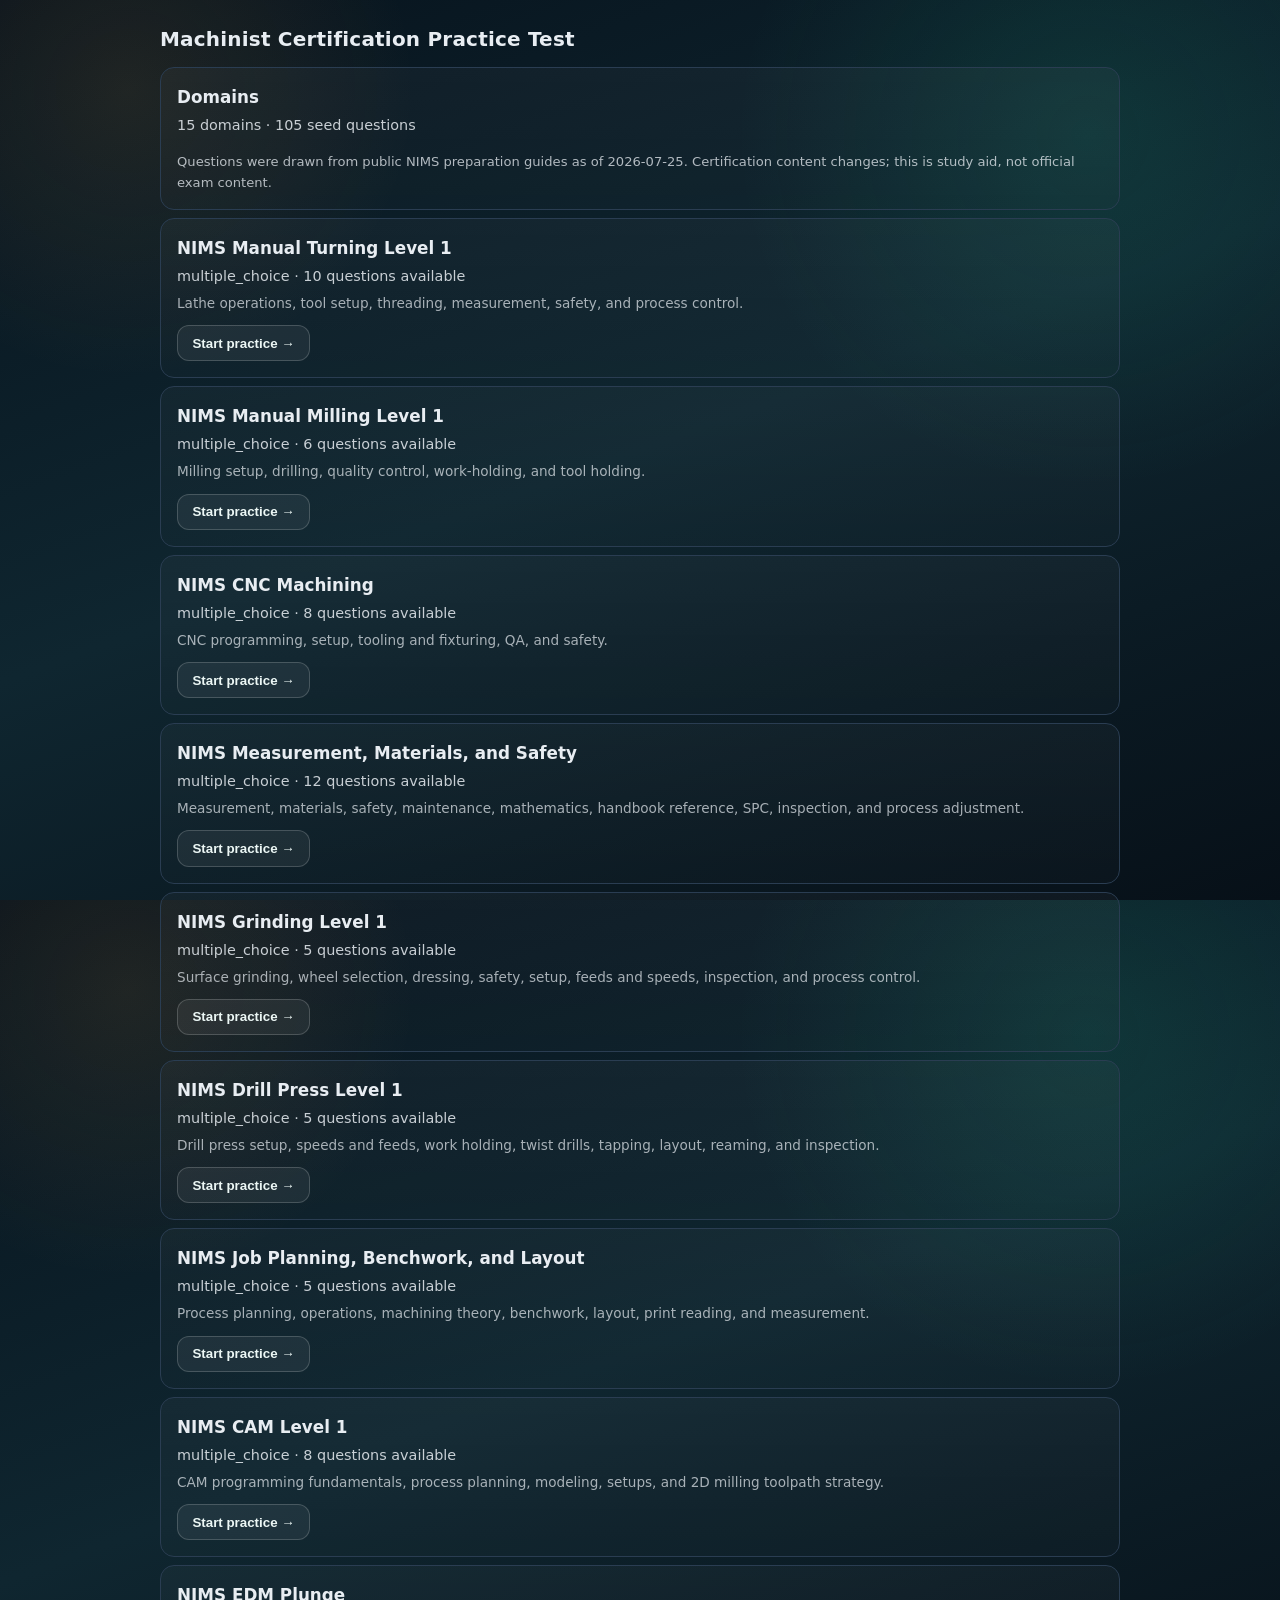
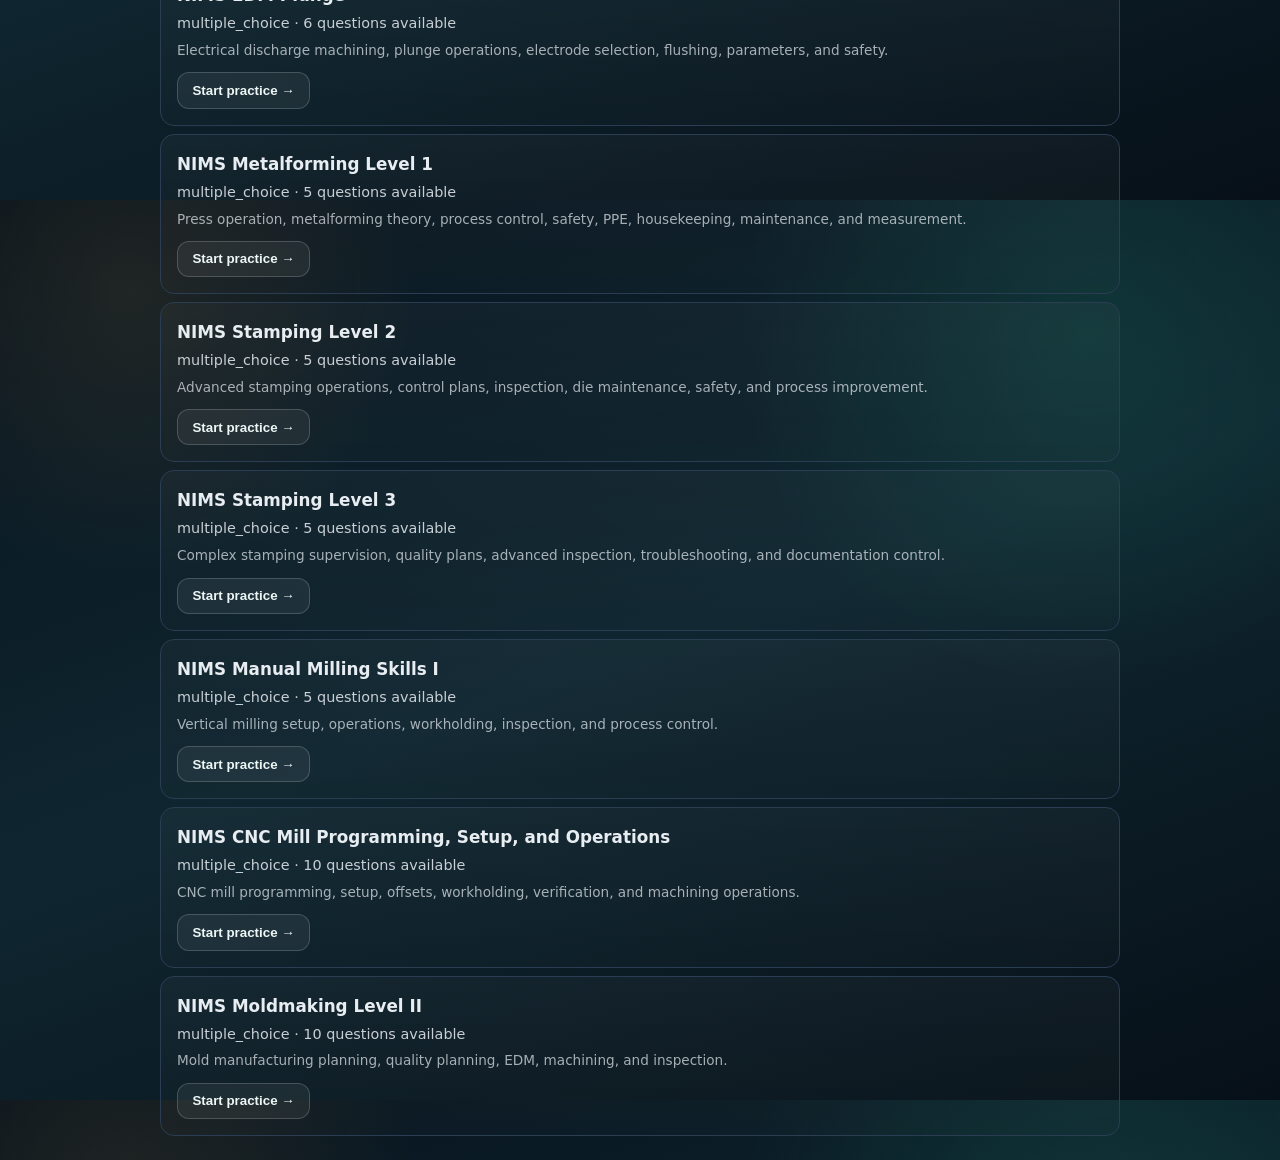
==== commit 2740e94b: "Polish cert practice UI: standalone styling, mobile layout, readable buttons, JSON-backed bank" ====
--- a/practice-cert/index.html
+++ b/practice-cert/index.html
@@ -5,76 +5,73 @@
   <meta name="viewport" content="width=device-width, initial-scale=1.0, viewport-fit=cover">
   <meta name="theme-color" content="#0F1923">
   <title>Project G-Code Tutorial — Cert Practice</title>
-  <link rel="stylesheet" href="../css/style.css">
   <style>
-    .cert-root {
-      padding: 1rem;
-      max-width: 920px;
-      margin: 0 auto;
-    }
-    .cert-home__title { font-size: 1.25rem; font-weight: 700; margin: 0.5rem 0 0.75rem; }
+    :root {
+      --c-bg: #0F1923;
+      --c-surface: #172130;
+      --c-border: #2A3D52;
+      --c-text: #E8EDF2;
+      --c-text-2: #9BAFC4;
+      --c-primary: #1A6B5C;
+      --c-primary-l: #22876E;
+      --c-accent: #F5A623;
+      --c-correct: #20C997;
+      --c-wrong: #FF6B81;
+      --r: 14px;
+      --f-body: 'Inter', 'Segoe UI', system-ui, sans-serif;
+    }
+    html, body { height: 100%; }
+    body {
+      margin: 0;
+      background:
+        radial-gradient(circle at 10% 10%, rgba(240,160,64,0.10), transparent 18rem),
+        radial-gradient(circle at 85% 15%, rgba(32,201,151,0.12), transparent 22rem),
+        linear-gradient(160deg, #07131D, #0F2630, #071018);
+      color: var(--c-text);
+      font-family: var(--f-body);
+      line-height: 1.55;
+    }
+    .cert-root { padding: 1rem; max-width: 960px; margin: 0 auto; }
+    .cert-home__title { font-size: 1.25rem; font-weight: 800; margin: 0.5rem 0 0.75rem; letter-spacing: 0.2px; }
     .cert-card {
-      border: 1px solid rgba(255,255,255,0.08);
-      background: rgba(255,255,255,0.03);
-      border-radius: 14px;
+      border: 1px solid var(--c-border);
+      background: linear-gradient(180deg, rgba(255,255,255,0.03), rgba(255,255,255,0.01));
+      border-radius: var(--r);
       padding: 1rem;
       margin: 0.5rem 0;
     }
-    .cert-card__name { font-weight: 700; }
-    .cert-card__meta { opacity: 0.7; font-size: 0.9rem; margin-top: 0.25rem; }
-    .cert-card__hint { font-size: 0.8rem; opacity: 0.6; margin-top: 0.25rem; }
+    .cert-card__name { font-weight: 800; font-size: 1.05rem; }
+    .cert-card__meta { opacity: 0.85; font-size: 0.9rem; margin-top: 0.25rem; }
+    .cert-card__hint { font-size: 0.85rem; opacity: 0.7; margin-top: 0.35rem; }
     .cert-btn {
-      display: inline-flex;
-      align-items: center;
-      gap: 0.4rem;
-      margin-top: 0.6rem;
-      border: 1px solid rgba(255,255,255,0.18);
-      background: rgba(255,255,255,0.05);
-      color: #ECF7F5;
-      padding: 0.55rem 0.9rem;
-      border-radius: 12px;
-      font-weight: 700;
-      cursor: pointer;
+      display: inline-flex; align-items: center; gap: 0.4rem; margin-top: 0.7rem;
+      border: 1px solid rgba(255,255,255,0.18); background: rgba(255,255,255,0.06);
+      color: #ECF7F5; padding: 0.6rem 0.9rem; border-radius: 12px; font-weight: 700; cursor: pointer;
     }
     .cert-btn:disabled { opacity: 0.38; cursor: not-allowed; }
-    .cert-quiz { }
-    .cert-top {
-      display: flex;
-      justify-content: space-between;
-      align-items: center;
-      gap: 1rem;
-      margin-bottom: 0.75rem;
-    }
-    .cert-progress { opacity: 0.8; font-weight: 700; }
+    .cert-quiz {}
+    .cert-top { display: flex; justify-content: space-between; align-items: center; gap: 1rem; margin-bottom: 0.75rem; }
+    .cert-progress { opacity: 0.9; font-weight: 800; }
     .cert-question { font-weight: 700; font-size: 1.05rem; margin: 0.5rem 0 0.6rem; }
     .cert-answers { display: grid; gap: 0.5rem; }
     .cert-answer {
-      text-align: left;
-      border: 1px solid rgba(255,255,255,0.12);
-      background: rgba(255,255,255,0.04);
-      color: #ECF7F5;
-      padding: 0.7rem 0.9rem;
-      border-radius: 12px;
-      font-weight: 600;
-      cursor: pointer;
-    }
-    .cert-answer.correct { border-color: #20C997; background: rgba(32,201,151,0.14); }
-    .cert-answer.wrong { border-color: #FF6B81; background: rgba(255,107,129,0.12); }
+      text-align: left; border: 1px solid rgba(255,255,255,0.12); background: rgba(255,255,255,0.05);
+      color: var(--c-text); padding: 0.75rem 0.9rem; border-radius: 14px; font-weight: 600; cursor: pointer;
+    }
+    .cert-answer.correct { border-color: var(--c-correct); background: rgba(32,201,151,0.14); }
+    .cert-answer.wrong { border-color: var(--c-wrong); background: rgba(255,107,129,0.12); }
     .cert-answer:disabled { cursor: not-allowed; }
-    .cert-feedback { margin-top: 0.7rem; min-height: 1.4rem; }
-    .cert-nav {
-      display: flex;
-      justify-content: space-between;
-      gap: 0.75rem;
-      margin-top: 1rem;
-    }
-    .cert-result {
-      text-align: center;
-      padding: 1.2rem 1rem;
-    }
+    .cert-feedback { margin-top: 0.7rem; min-height: 1.4rem; font-weight: 700; }
+    .cert-nav { display: flex; justify-content: space-between; gap: 0.75rem; margin-top: 1rem; }
+    .cert-result { text-align: center; padding: 1.2rem 1rem; }
     .cert-result__score { font-size: 2.2rem; font-weight: 900; }
-    .cert-result__sub { opacity: 0.8; margin-top: 0.25rem; }
+    .cert-result__sub { opacity: 0.85; margin-top: 0.25rem; }
     .cert-controversy { font-size: 0.82rem; opacity: 0.75; margin-top: 1rem; }
+    @media (max-width: 640px) {
+      .cert-root { padding: 1rem; }
+      .cert-btn { width: 100%; justify-content: center; }
+      .cert-nav { flex-direction: column; }
+    }
   </style>
 </head>
 <body>
@@ -82,336 +79,169 @@
 <section class="screen active cert-root" id="screen-cert-practice">
   <div id="cert-app"></div>
 </section>
-
-<script>
-window.CERT_PRACTICE_BANK = {
-  "meta": {
-    "title": "Machinist Certification Practice Test",
-    "default_filter": "all",
-    "controversy_note": "Questions were drawn from public NIMS preparation guides as of 2026-07-25. Certification content changes; this is study aid, not official exam content."
-  },
-  "domains": [
-    {
-      "id": "nims-manual-turning-level-1",
-      "name": "NIMS Manual Turning Level 1",
-      "description": "Lathe operations, tool setup, threading, measurement, safety, and process control.",
-      "question_count": 75,
-      "exam_style": "multiple_choice",
-      "topics": [
-        "Turning Speeds and Feeds",
-        "Work Holding Devices and Basic Setup",
-        "Lathe Components",
-        "Turning Operations",
-        "Process Improvement and Troubleshooting",
-        "Turning Safety",
-        "Single Point Threading",
-        "Tapping, Fits and Allowances",
-        "Measurement",
-        "Process Control",
-        "Tooling and Lathe Setup",
-        "Layout Procedures"
-      ]
-    },
-    {
-      "id": "nims-manual-milling-level-1",
-      "name": "NIMS Manual Milling Level 1",
-      "description": "Milling setup, drilling, quality control, work-holding, and tool holding.",
-      "question_count": 51,
-      "exam_style": "multiple_choice",
-      "topics": [
-        "Measurement Practices",
-        "Drilling Operations",
-        "Feeds and Speeds",
-        "Safety Practices",
-        "Tapping",
-        "Basic Milling Operations",
-        "Clamping and Vise Applications",
-        "Milling Operations Setup",
-        "Milling Machine Components",
-        "Process Improvement",
-        "Tool Holding Applications"
-      ]
-    },
-    {
-      "id": "nims-cnc-machining",
-      "name": "NIMS CNC Machining",
-      "description": "CNC programming, setup, tooling and fixturing, QA, and safety.",
-      "question_count": 100,
-      "exam_style": "multiple_choice",
-      "topics": [
-        "CNC Programming",
-        "G-code and M-code",
-        "Machine Setup",
-        "Work Holding and Fixtures",
-        "Tooling and Tool Parameters",
-        "Quality Control and Inspection",
-        "Blueprint / Geometry Interpretation",
-        "Safety Protocols"
-      ]
-    }
-  ],
-  "questions": [
-    {
-      "id": "nt1-q01",
-      "domain": "nims-manual-turning-level-1",
-      "topic": "Process Control",
-      "question": "A part can be rejected when:",
-      "answers": [
-        "A dimension is made out of tolerance",
-        "The wrong material is used",
-        "The part does not follow the process flow",
-        "The wrong revision of the print is used to make the part",
-        "All of the above",
-        "Only a and b"
-      ],
-      "correct_index": 4,
-      "difficulty": "easy"
-    },
-    {
-      "id": "nt1-q02",
-      "domain": "nims-manual-turning-level-1",
-      "topic": "Tooling and Lathe Setup",
-      "question": "Which of the following provides the highest level of repeatability when turning a shoulder?",
-      "answers": [
-        "Screw feed stop on the cross side",
-        "Compound rest set perpendicular to the centerline axis of the lathe",
-        "Compound rest set parallel to the centerline axis of the lathe",
-        "Tailstock",
-        "Indicol stop set on the tailstock"
-      ],
-      "correct_index": 2,
-      "difficulty": "medium"
-    },
-    {
-      "id": "nt1-q03",
-      "domain": "nims-manual-turning-level-1",
-      "topic": "Tooling and Lathe Setup",
-      "question": "The compound rest can be rotated:",
-      "answers": [
-        "45 degrees",
-        "180 degrees",
-        "235 degrees",
-        "360 degrees"
-      ],
-      "correct_index": 3,
-      "difficulty": "easy"
-    },
-    {
-      "id": "nm1-q01",
-      "domain": "nims-manual-milling-level-1",
-      "topic": "Tool Holding Applications",
-      "question": "Which spindle taper is most commonly found on a Bridgeport milling machine?",
-      "answers": [
-        "Jarno taper",
-        "Morse taper",
-        "R-8",
-        "5-C",
-        "Brown & Sharpe"
-      ],
-      "correct_index": 2,
-      "difficulty": "easy"
-    },
-    {
-      "id": "nm1-q02",
-      "domain": "nims-manual-milling-level-1",
-      "topic": "Milling Operations Setup",
-      "question": "To bore a hole perpendicular to the face of the workpiece, the machine table should be _____________ to the spindle.",
-      "answers": [
-        "Tangent",
-        "Parallel",
-        "Perpendicular",
-        "Offset at 45 degrees"
-      ],
-      "correct_index": 2,
-      "difficulty": "medium"
-    },
-    {
-      "id": "nc1-q01",
-      "domain": "nims-cnc-machining",
-      "topic": "G-code and M-code",
-      "question": "In CNC programming, what does M01 signify regarding program execution?",
-      "answers": [
-        "Execution mandatory",
-        "Optional execution",
-        "Execution required",
-        "End program"
-      ],
-      "correct_index": 1,
-      "difficulty": "easy"
-    }
-  ]
-};
-</script>
 
 <script>
 (function() {
   'use strict';
   const bank = window.CERT_PRACTICE_BANK;
-  if (!bank?.questions?.length) {
-    document.getElementById('cert-app').innerHTML = '<div class="cert-card">Practice bank failed to load.</div>';
-    return;
-  }
-  const els = {
-    app: document.getElementById('cert-app'),
-    back: document.getElementById('back-btn')
-  };
-
-  const state = {
-    mode: 'home',
-    domain: null,
-    questions: [],
-    index: 0,
-    score: 0,
-    answered: false,
-    chosen: null
-  };
-
-  function setMode(mode) {
-    state.mode = mode;
-  }
-  function setDomain(id) {
-    state.domain = id;
-    state.questions = bank.questions.filter(q => q.domain === id);
-    state.index = 0;
-    state.score = 0;
-    state.answered = false;
-    state.chosen = null;
-  }
-  function current() {
-    return state.questions[state.index];
-  }
-  function countForDomain(id) {
-    return bank.questions.filter(q => q.domain === id).length;
-  }
-
-  function renderHome() {
-    setMode('home');
-    els.app.innerHTML = `
-      <div class="cert-home__title">${bank.meta?.title || 'Certification Practice Test'}</div>
-      <div class="cert-card">
-        <div class="cert-card__name">Domains</div>
-        <div class="cert-card__meta">${bank.domains.length} domains · ${bank.questions.length} seed questions</div>
-        <div class="cert-controversy">${escapeHtml(bank.meta?.controversy_note || '')}</div>
-      </div>
-      ${bank.domains.map(domain => `
-        <div class="cert-card">
-          <div class="cert-card__name">${escapeHtml(domain.name)}</div>
-          <div class="cert-card__meta">${domain.exam_style} · ${countForDomain(domain.id)} questions available</div>
-          <div class="cert-card__hint">${escapeHtml(domain.description || '')}</div>
-          <button class="cert-btn" type="button" data-start="${domain.id}">Start practice →</button>
-        </div>
-      `).join('')}
-    `;
-    bindHome();
-  }
-
-  function bindHome() {
-    els.app.querySelectorAll('button[data-start]').forEach(btn => {
-      btn.addEventListener('click', () => {
-        const id = btn.dataset.start;
-        if (!countForDomain(id)) return;
-        setDomain(id);
-        renderQuiz();
-      });
-    });
-  }
-
-  function renderQuiz() {
-    setMode('quiz');
-    const q = current();
-    state.answered = false;
-    state.chosen = null;
-    els.app.innerHTML = `
-      <div class="cert-quiz">
-        <div class="cert-top">
-          <div class="cert-progress">Question ${state.index + 1} of ${state.questions.length}</div>
-          <button class="cert-btn" type="button" id="cert-home-btn">Exit</button>
-        </div>
-        <div class="cert-question">${escapeHtml(q.question)}</div>
-        <div class="cert-answers" id="cert-answers"></div>
-        <div class="cert-feedback" id="cert-feedback"></div>
-        <div class="cert-nav">
-          <button class="cert-btn" id="cert-next" type="button" disabled>Next →</button>
-        </div>
-        <div class="cert-controversy">${escapeHtml(bank.meta?.controversy_note || '')}</div>
-      </div>
-    `;
-    document.getElementById('cert-home-btn').addEventListener('click', renderHome);
-    const answersEl = document.getElementById('cert-answers');
-    q.answers.forEach((text, idx) => {
-      const btn = document.createElement('button');
-      btn.className = 'cert-answer';
-      btn.type = 'button';
-      btn.textContent = text;
-      btn.addEventListener('click', () => selectAnswer(idx, btn));
-      answersEl.appendChild(btn);
-    });
-    const nextBtn = document.getElementById('cert-next');
-    nextBtn.addEventListener('click', () => {
-      if (state.index + 1 < state.questions.length) {
-        state.index += 1;
-        renderQuiz();
-      } else {
-        renderResult();
-      }
-    });
-  }
-
-  function selectAnswer(chosenIdx, btnEl) {
-    if (state.answered) return;
-    state.answered = true;
-    state.chosen = chosenIdx;
-    const q = current();
-    const correctIdx = q.correct_index;
-    const feedback = document.getElementById('cert-feedback');
-    if (chosenIdx === correctIdx) {
-      state.score += 1;
-      btnEl.classList.add('correct');
-      feedback.textContent = 'Correct.';
-    } else {
-      btnEl.classList.add('wrong');
-      feedback.textContent = 'Correct answer: ' + q.answers[correctIdx];
-      const correctBtn = document.getElementById('cert-answer-' + correctIdx);
-      if (correctBtn) correctBtn.classList.add('correct');
-    }
-    const all = document.querySelectorAll('.cert-answer');
-    all.forEach(b => b.disabled = true);
-    document.getElementById('cert-next').disabled = false;
-    if (state.index + 1 >= state.questions.length) {
-      document.getElementById('cert-next').textContent = 'Finish';
-    }
-  }
-
-  function renderResult() {
-    setMode('result');
-    const total = state.questions.length;
-    const score = state.score;
-    const pct = Math.round((score / total) * 100);
-    els.app.innerHTML = `
-      <div class="cert-card cert-result">
-        <div class="cert-result__score">${score} / ${total}</div>
-        <div class="cert-result__sub">${pct}% on this run</div>
-        <button class="cert-btn" type="button" id="cert-retry">Retry</button>
-        <button class="cert-btn" type="button" id="cert-home">Domain menu</button>
-        <div class="cert-controversy">${escapeHtml(bank.meta?.controversy_note || '')}</div>
-      </div>
-    `;
-    document.getElementById('cert-retry').addEventListener('click', () => {
-      setDomain(state.domain.id);
-      renderQuiz();
-    });
-    document.getElementById('cert-home').addEventListener('click', renderHome);
-  }
-
-  function escapeHtml(str) {
-    return String(str)
+  async function init() {
+    let data = bank;
+    if (!data || !data.questions || !data.questions.length) {
+      try {
+        const res = await fetch('data/cert-practice-bank.json', {cache: 'no-store'});
+        if (res.ok) data = await res.json();
+      } catch {}
+    }
+    const app = document.getElementById('cert-app');
+    if (!app || !data?.questions?.length) {
+      app.innerHTML = '<div class="cert-card">Practice bank failed to load.</div>';
+      return;
+    }
+    const state = {
+      mode: 'home',
+      domain: null,
+      questions: [],
+      index: 0,
+      score: 0,
+      answered: false,
+      chosen: null
+    };
+    const setMode = (mode) => { state.mode = mode; };
+    const setDomain = (id) => {
+      state.domain = id;
+      state.questions = data.questions.filter(q => q.domain === id);
+      state.index = 0;
+      state.score = 0;
+      state.answered = false;
+      state.chosen = null;
+    };
+    const current = () => state.questions[state.index];
+    const countForDomain = (id) => data.questions.filter(q => q.domain === id).length;
+    const escapeHtml = (str) => String(str)
       .replace(/&/g, '&amp;')
       .replace(/</g, '&lt;')
       .replace(/>/g, '&gt;')
       .replace(/"/g, '&quot;');
+
+    function renderHome() {
+      setMode('home');
+      app.innerHTML = `
+        <div class="cert-home__title">${escapeHtml(data.meta?.title || 'Certification Practice Test')}</div>
+        <div class="cert-card">
+          <div class="cert-card__name">Domains</div>
+          <div class="cert-card__meta">${data.domains.length} domains · ${data.questions.length} seed questions</div>
+          <div class="cert-controversy">${escapeHtml(data.meta?.controversy_note || '')}</div>
+        </div>
+        ${data.domains.map(domain => `
+          <div class="cert-card">
+            <div class="cert-card__name">${escapeHtml(domain.name)}</div>
+            <div class="cert-card__meta">${domain.exam_style || ''} · ${countForDomain(domain.id)} questions available</div>
+            <div class="cert-card__hint">${escapeHtml(domain.description || '')}</div>
+            <button class="cert-btn" type="button" data-start="${domain.id}">Start practice →</button>
+          </div>
+        `).join('')}
+      `;
+      app.querySelectorAll('button[data-start]').forEach(btn => {
+        btn.addEventListener('click', () => {
+          const id = btn.dataset.start;
+          if (!countForDomain(id)) return;
+          setDomain(id);
+          renderQuiz();
+        });
+      });
+    }
+
+    function renderQuiz() {
+      setMode('quiz');
+      const q = current();
+      state.answered = false;
+      state.chosen = null;
+      app.innerHTML = `
+        <div class="cert-quiz">
+          <div class="cert-top">
+            <div class="cert-progress">Question ${state.index + 1} of ${state.questions.length}</div>
+            <button class="cert-btn" type="button" id="cert-home-btn">Exit</button>
+          </div>
+          <div class="cert-question">${escapeHtml(q.question)}</div>
+          <div class="cert-answers" id="cert-answers"></div>
+          <div class="cert-feedback" id="cert-feedback"></div>
+          <div class="cert-nav">
+            <button class="cert-btn" id="cert-next" type="button" disabled>Next →</button>
+          </div>
+          <div class="cert-controversy">${escapeHtml(data.meta?.controversy_note || '')}</div>
+        </div>
+      `;
+      document.getElementById('cert-home-btn').addEventListener('click', renderHome);
+      const answersEl = document.getElementById('cert-answers');
+      q.answers.forEach((text, idx) => {
+        const btn = document.createElement('button');
+        btn.className = 'cert-answer';
+        btn.type = 'button';
+        btn.id = 'cert-answer-' + idx;
+        btn.textContent = text;
+        btn.addEventListener('click', () => selectAnswer(idx, btn));
+        answersEl.appendChild(btn);
+      });
+      const nextBtn = document.getElementById('cert-next');
+      nextBtn.addEventListener('click', () => {
+        if (state.index + 1 < state.questions.length) {
+          state.index += 1;
+          renderQuiz();
+        } else {
+          renderResult();
+        }
+      });
+    }
+
+    function selectAnswer(chosenIdx, btnEl) {
+      if (state.answered) return;
+      state.answered = true;
+      state.chosen = chosenIdx;
+      const q = current();
+      const correctIdx = q.correct_index;
+      const feedback = document.getElementById('cert-feedback');
+      if (chosenIdx === correctIdx) {
+        state.score += 1;
+        btnEl.classList.add('correct');
+        feedback.textContent = 'Correct.';
+      } else {
+        btnEl.classList.add('wrong');
+        feedback.textContent = 'Correct answer: ' + q.answers[correctIdx];
+        const correctBtn = document.getElementById('cert-answer-' + correctIdx);
+        if (correctBtn) correctBtn.classList.add('correct');
+      }
+      const all = document.querySelectorAll('.cert-answer');
+      all.forEach(b => b.disabled = true);
+      document.getElementById('cert-next').disabled = false;
+      if (state.index + 1 >= state.questions.length) {
+        document.getElementById('cert-next').textContent = 'Finish';
+      }
+    }
+
+    function renderResult() {
+      setMode('result');
+      const total = state.questions.length;
+      const score = state.score;
+      const pct = Math.round((score / total) * 100);
+      app.innerHTML = `
+        <div class="cert-card cert-result">
+          <div class="cert-result__score">${score} / ${total}</div>
+          <div class="cert-result__sub">${pct}% on this run</div>
+          <button class="cert-btn" type="button" id="cert-retry">Retry</button>
+          <button class="cert-btn" type="button" id="cert-home">Domain menu</button>
+          <div class="cert-controversy">${escapeHtml(data.meta?.controversy_note || '')}</div>
+        </div>
+      `;
+      document.getElementById('cert-retry').addEventListener('click', () => {
+        setDomain(state.domain);
+        renderQuiz();
+      });
+      document.getElementById('cert-home').addEventListener('click', renderHome);
+    }
+
+    renderHome();
   }
-
-  renderHome();
+  init();
 })();
 </script>
 </body>
